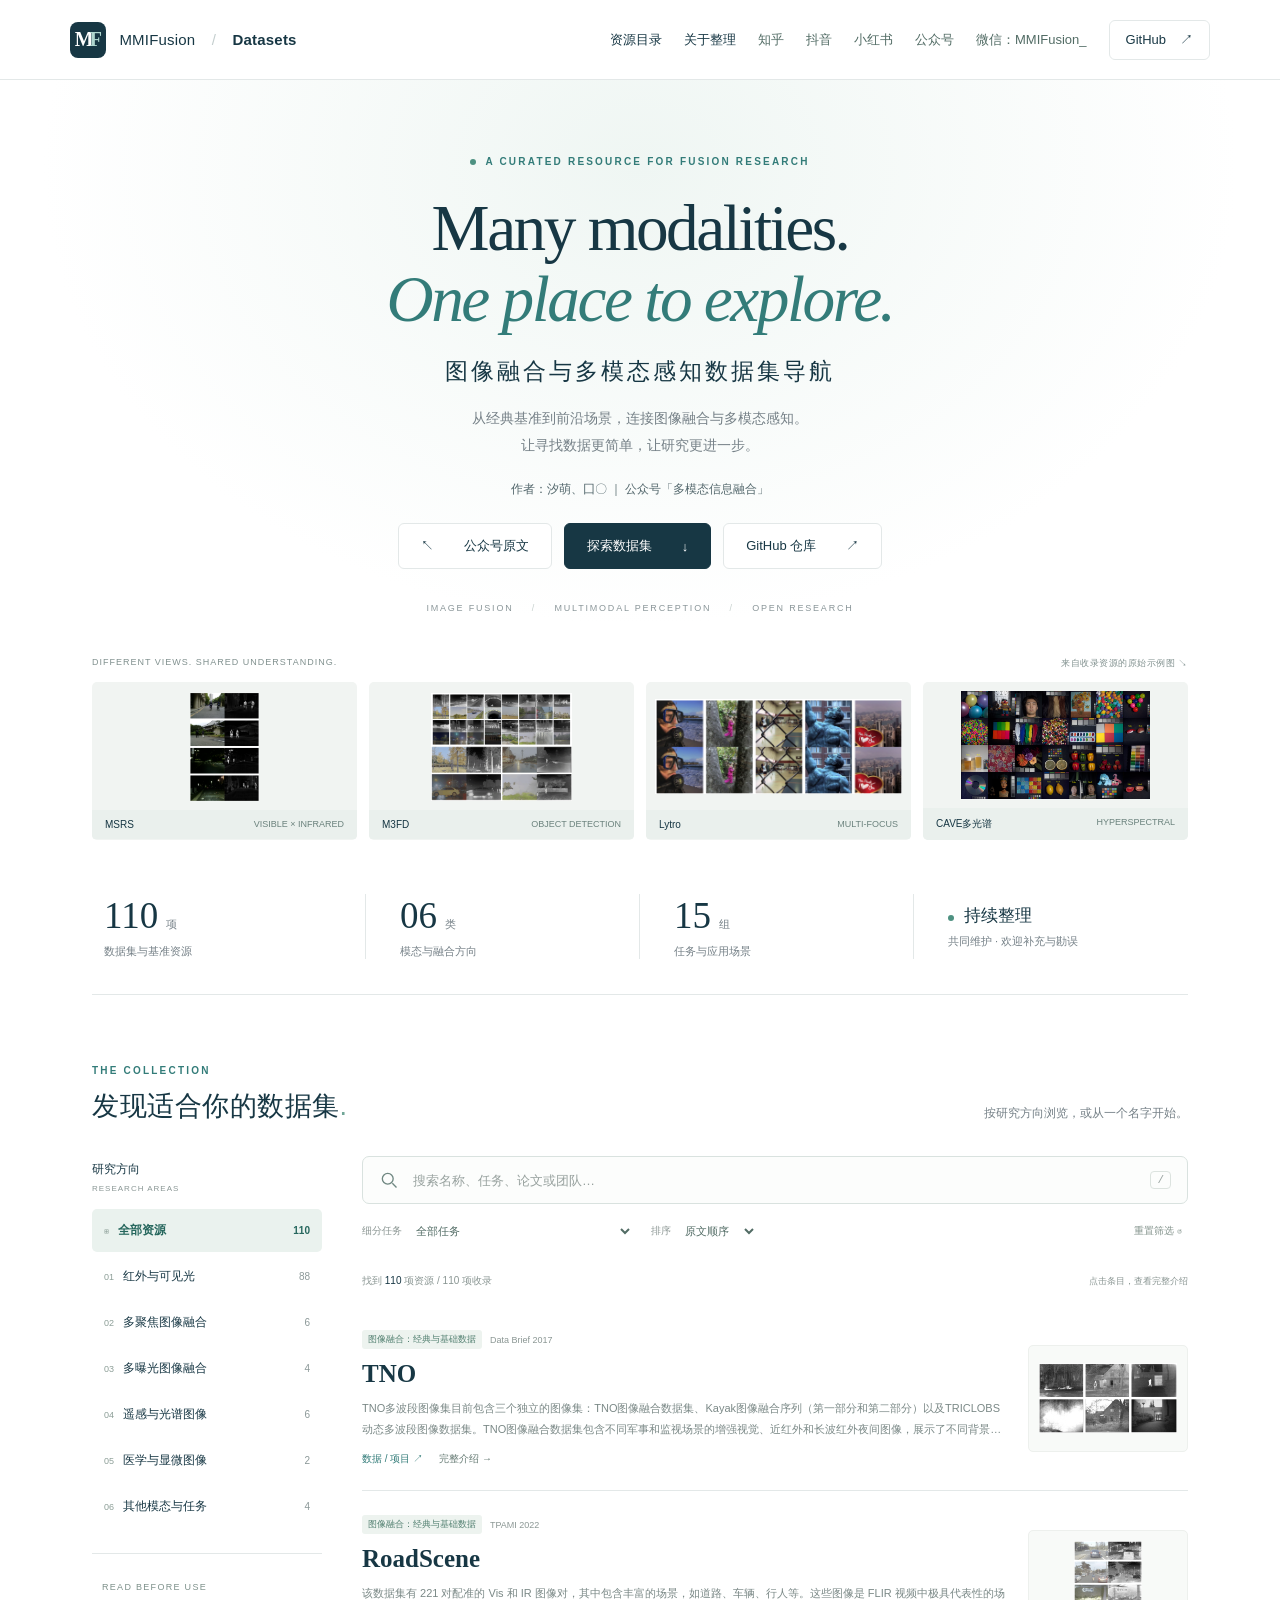
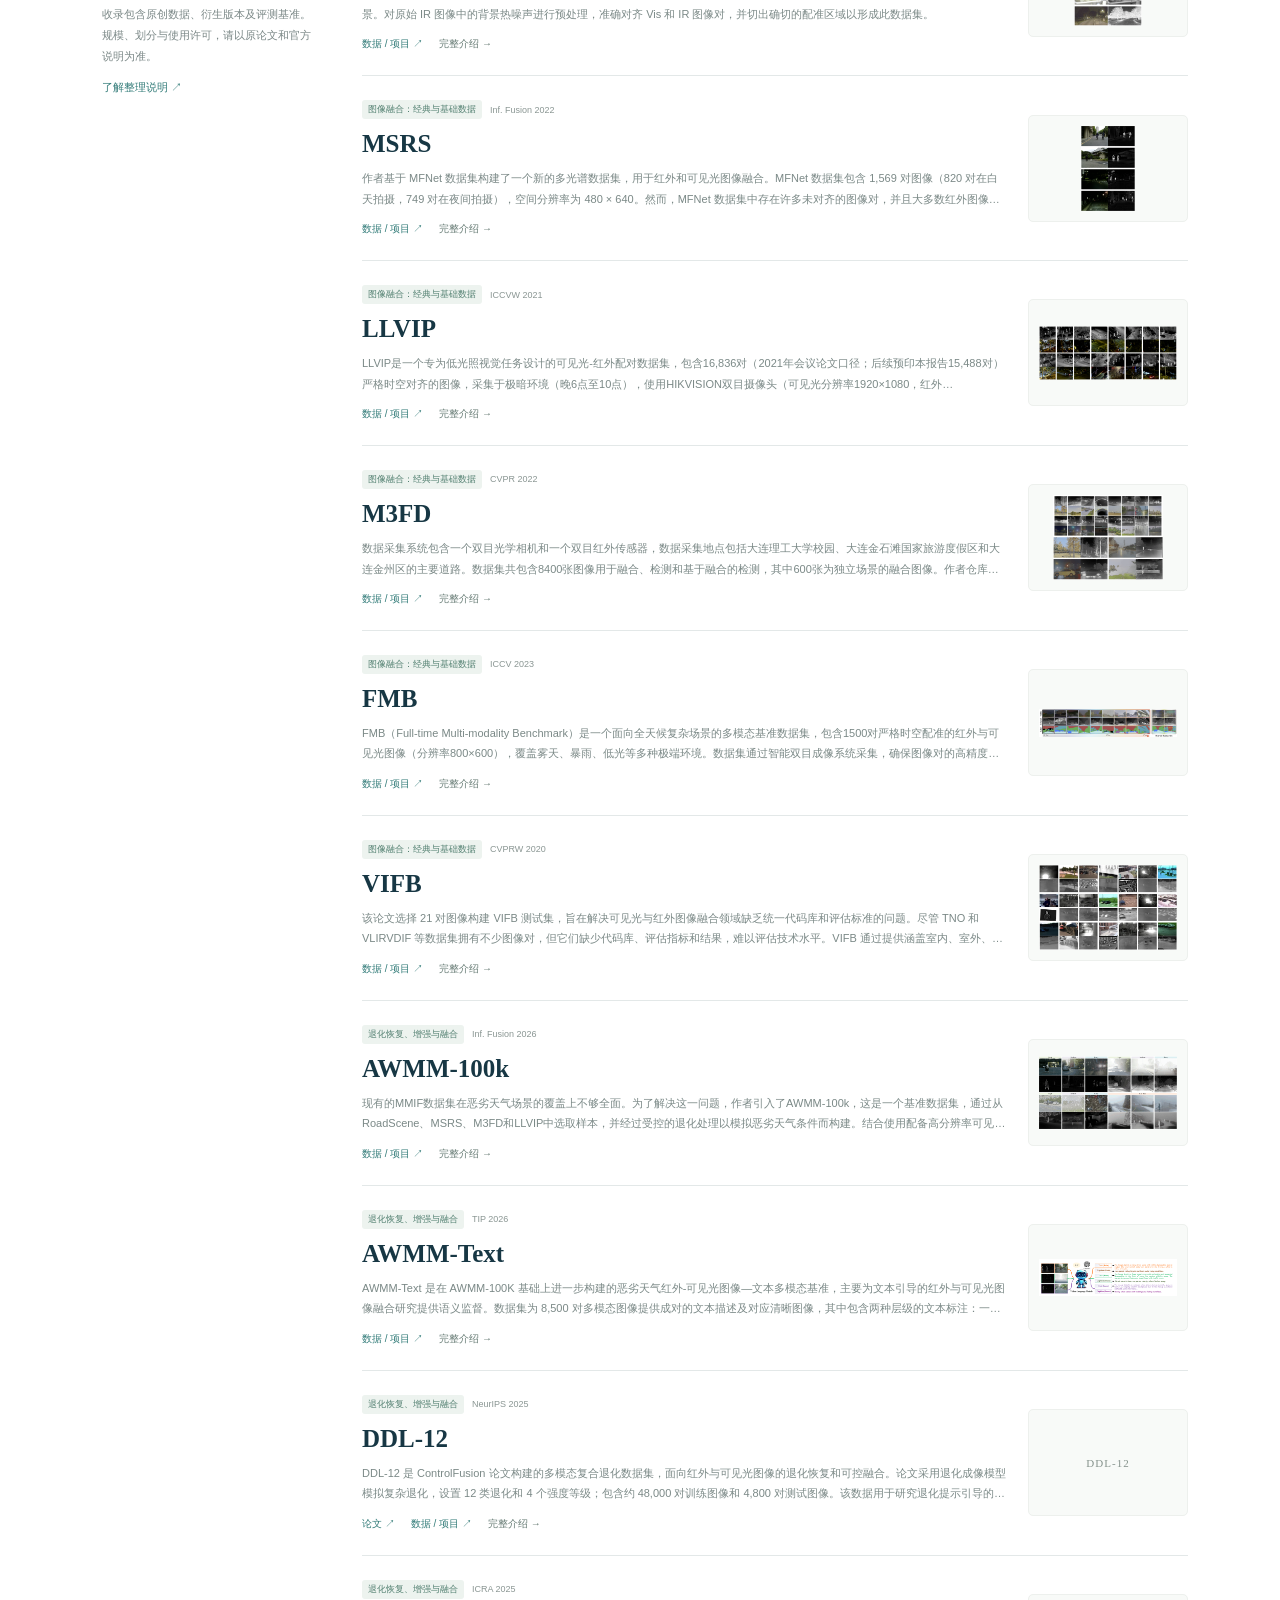
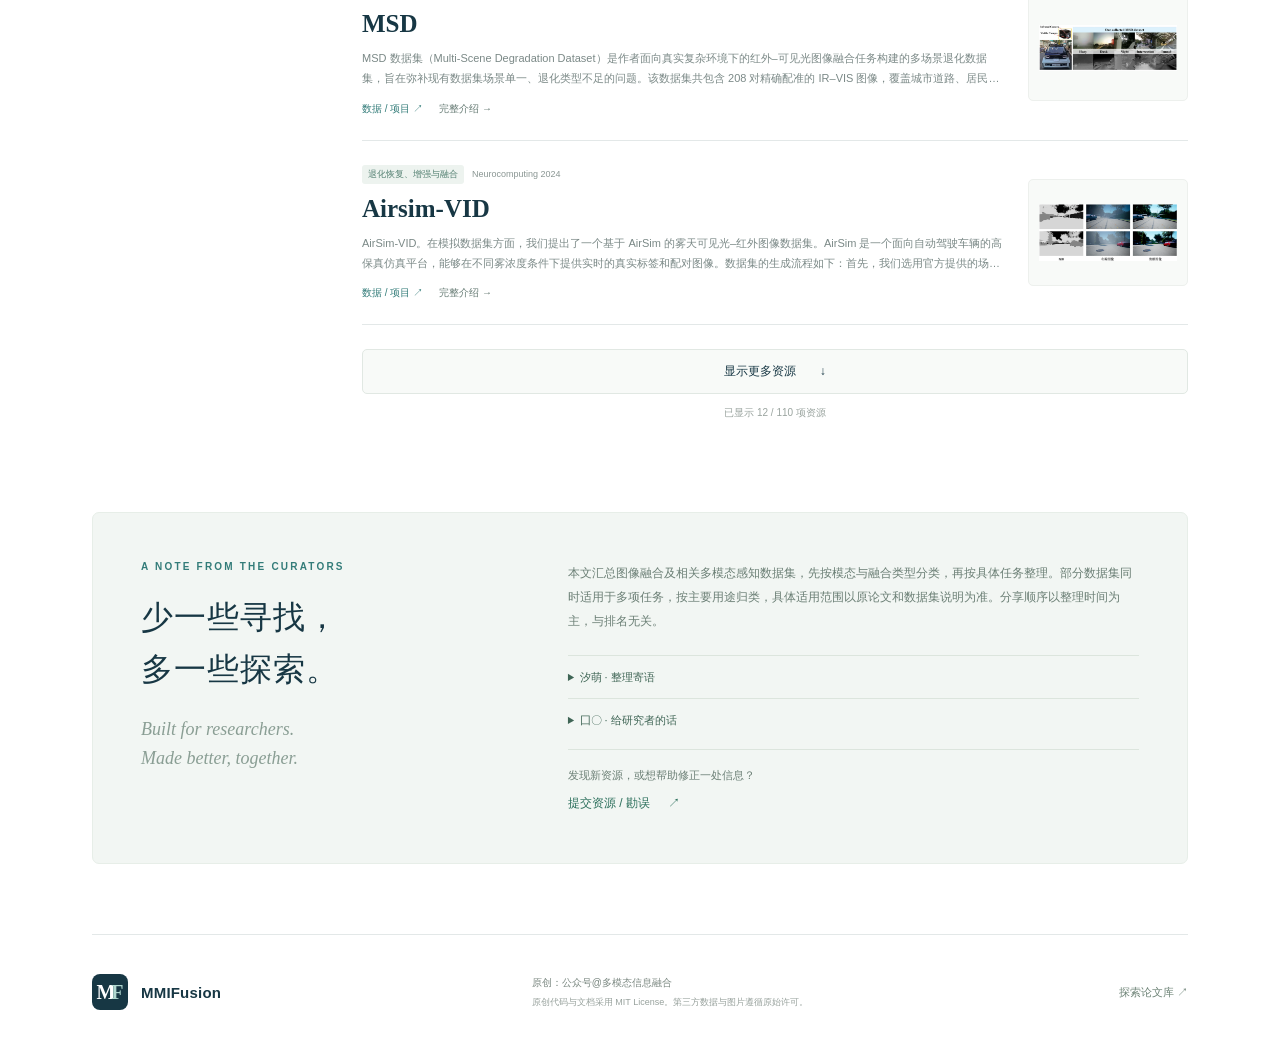
==== docs/index.html @ 5854af26 "微信公众号：多模态信息融合" ====
<!doctype html>
<html lang="zh-CN">
<head>
<meta charset="utf-8"><meta name="viewport" content="width=device-width,initial-scale=1">
<meta name="description" content="多模态信息融合整理的图像融合与多模态感知数据集导航，涵盖110项数据集与基准资源。">
<meta name="theme-color" content="#153d4b"><meta property="og:title" content="Datasets · MMIFusion"><meta property="og:description" content="图像融合与多模态感知数据集导航 · 110 项资源，6 大研究方向">
<title>Datasets · 图像融合与多模态感知数据集导航</title>
<link rel="icon" href="assets/favicon.svg" type="image/svg+xml"><link rel="stylesheet" href="assets/style.css">
<script src="assets/app.js" defer></script>
</head>
<body>
<a class="skip" href="#catalog">跳转到数据集目录</a>
<header class="header"><a class="brand" href="./"><span class="brandmark" aria-hidden="true">M<span>F</span></span><span>MMIFusion <span class="brand-divider">/</span> <strong>Datasets</strong></span></a><nav aria-label="主导航"><a href="#catalog">资源目录</a><a href="#about">关于整理</a><a class="social-nav" href="https://www.zhihu.com/people/MMIFusion" target="_blank" rel="noopener noreferrer">知乎</a><a class="social-nav" href="https://v.douyin.com/WguilqNP8RQ/" target="_blank" rel="noopener noreferrer">抖音</a><a class="social-nav" href="https://xhslink.cn/o/6F64cKjEBxg" target="_blank" rel="noopener noreferrer">小红书</a><a class="social-nav" href="https://mp.weixin.qq.com/mp/appmsgalbum?__biz=MzYzMzIzOTk3MA==&amp;action=getalbum&amp;album_id=4328699245072433170#wechat_redirect" target="_blank" rel="noopener noreferrer">公众号</a><a class="wechat-contact" href="https://mp.weixin.qq.com/s/YtYd8Iujz2-xZDoECvzmzw?token=360709783&amp;lang=zh_CN&amp;scene=1#wechat_redirect" target="_blank" rel="noopener noreferrer"><span class="wechat-label">微信：</span><span class="wechat-id">MMIFusion_</span></a><a class="github-nav" href="https://github.com/MMIFusion/Datasets" target="_blank" rel="noopener noreferrer">GitHub <span aria-hidden="true">↗</span></a></nav></header>
<main>
<section class="hero" aria-labelledby="title"><div class="eyebrow"><span></span> A CURATED RESOURCE FOR FUSION RESEARCH</div><h1 id="title">Many modalities.<br><em>One place to explore.</em></h1><p class="hero-cn">图像融合与多模态感知数据集导航</p><p class="hero-description">从经典基准到前沿场景，连接图像融合与多模态感知。<br>让寻找数据更简单，让研究更进一步。</p><div class="authors">作者：汐萌、囗〇 ｜ 公众号「多模态信息融合」</div><div class="hero-actions"><a class="button secondary" href="https://mp.weixin.qq.com/s/ygUEl8rsOwjVFrlY5kdRDw" target="_blank" rel="noopener noreferrer"><span aria-hidden="true">↖</span> 公众号原文</a><a class="button primary" href="#catalog">探索数据集 <span>↓</span></a><a class="button secondary" href="https://github.com/MMIFusion/Datasets" target="_blank" rel="noopener noreferrer">GitHub 仓库 <span>↗</span></a></div><div class="hero-note">IMAGE FUSION <span> / </span> MULTIMODAL PERCEPTION <span> / </span> OPEN RESEARCH</div></section>
<section class="visual-strip" aria-label="原文数据集示例"><div class="strip-caption"><span>DIFFERENT VIEWS. SHARED UNDERSTANDING.</span><span>来自收录资源的原始示例图 ↘</span></div><div class="visual-grid" id="visual-grid"></div></section>
<section class="stats" aria-label="资源统计"><div><strong>110<span>项</span></strong><p>数据集与基准资源</p></div><div><strong>06<span>类</span></strong><p>模态与融合方向</p></div><div><strong>15<span>组</span></strong><p>任务与应用场景</p></div><div class="stat-text"><span class="live-dot"></span><strong>持续整理</strong><p>共同维护 · 欢迎补充与勘误</p></div></section>
<section class="catalog-section" id="catalog"><div class="section-heading"><div><span class="eyebrow">THE COLLECTION</span><h2>发现适合你的数据集<span>.</span></h2></div><p>按研究方向浏览，或从一个名字开始。</p></div><div class="catalog-layout"><aside class="sidebar"><p class="small-label">研究方向 <span>RESEARCH AREAS</span></p><div id="categories" role="group" aria-label="研究方向筛选"></div><div class="sidebar-note"><span>READ BEFORE USE</span><p>收录包含原创数据、衍生版本及评测基准。规模、划分与使用许可，请以原论文和官方说明为准。</p><a href="#about">了解整理说明 ↗</a></div></aside><div class="catalog-main"><div class="search-box"><svg viewBox="0 0 24 24" fill="none" stroke="currentColor" stroke-width="1.6" aria-hidden="true"><circle cx="10.5" cy="10.5" r="6.5"/><path d="m16 16 5 5"/></svg><input id="search" type="search" placeholder="搜索名称、任务、论文或团队…" aria-label="搜索数据集"><kbd>/</kbd></div><div class="filter-row"><label>细分任务<select id="task"><option value="">全部任务</option></select></label><label>排序<select id="sort"><option value="source">原文顺序</option><option value="name">名称 A–Z</option><option value="year">发表年份 ↓</option></select></label><button class="reset" id="reset">重置筛选 ↺</button></div><div class="results-bar"><p id="result-count" role="status" aria-live="polite">正在加载资源…</p><span>点击条目，查看完整介绍</span></div><div id="results"></div><div id="empty" hidden><h3>没有找到匹配的资源</h3><p>试试其他关键词，或清除筛选条件。</p><button class="button secondary" id="empty-reset">清除筛选</button></div><button class="load-more" id="load-more" hidden>显示更多资源 <span>↓</span></button><p class="load-status" id="load-status"></p><noscript><p>开启 JavaScript 以使用搜索与筛选，或直接阅读 <a href="https://github.com/MMIFusion/Datasets/blob/main/docs/CATALOG.md">完整数据集目录</a>。</p></noscript></div></div></section>
<section class="about" id="about"><div><span class="eyebrow">A NOTE FROM THE CURATORS</span><h2>少一些寻找，<br>多一些探索。</h2><p class="about-en">Built for researchers.<br>Made better, together.</p></div><div class="about-copy"><p>本文汇总图像融合及相关多模态感知数据集，先按模态与融合类型分类，再按具体任务整理。部分数据集同时适用于多项任务，按主要用途归类，具体适用范围以原论文和数据集说明为准。分享顺序以整理时间为主，与排名无关。</p><details><summary>汐萌 · 整理寄语</summary><p>本文80%的数据集是平时阅读论文收集整理而来，余下工作用AI查漏补缺，并补充部分信息。可能会存在一定的不足或错误，还请见谅。因此，一切信息请参考并以原文为主！希望总结的内容，能对你的研究有所帮助。最后，感谢全部开源的研究者，为信息融合完善数据基石。</p></details><details><summary>囗〇 · 给研究者的话</summary><p>希望这篇文章能让你少花一些找数据的时间，多留一点精力给真正想解决的问题。选数据前，先看它是否贴近您的任务，再核对配准、标注、训练测试划分与使用许可。遇到不一致的信息，请回到原论文和官方仓库，也欢迎把勘误与新资源分享出来。愿您的每一次实验，都离清楚、可靠的结论更近一步。</p></details><div class="contribute"><p>发现新资源，或想帮助修正一处信息？</p><a href="https://github.com/MMIFusion/Datasets/issues" target="_blank" rel="noopener noreferrer">提交资源 / 勘误 <span>↗</span></a></div></div></section>
</main><footer><a class="brand" href="#"><span class="brandmark" aria-hidden="true">M<span>F</span></span><strong>MMIFusion</strong></a><p>原创：公众号@多模态信息融合<span id="busuanzi_container_page_pv" style="display:none"> · 首页访问 <span id="busuanzi_value_page_pv"></span> 次</span><br><span>原创代码与文档采用 MIT License。第三方数据与图片遵循原始许可。</span></p><a href="https://github.com/MMIFusion/ImageFusion" target="_blank" rel="noopener noreferrer">探索论文库 ↗</a></footer>
<dialog id="detail"><div class="dialog-header"><span>DATASET PROFILE</span><button id="close-dialog" aria-label="关闭详情">✕</button></div><div id="detail-content"></div></dialog>
<script async src="https://busuanzi.ibruce.info/busuanzi/2.3/busuanzi.pure.mini.js"></script>
</body></html>
---- docs/assets/style.css ----
:root{--ink:#173744;--teal:#337c79;--muted:#758087;--line:#e3e8e8;--paper:#fafbf9;--serif:Georgia,'Times New Roman',serif}*{box-sizing:border-box}html{scroll-behavior:smooth;scroll-padding-top:90px}body{margin:0;color:var(--ink);background:white;font-family:-apple-system,BlinkMacSystemFont,'Segoe UI','PingFang SC','Microsoft YaHei',sans-serif;font-size:14px;-webkit-font-smoothing:antialiased}a{color:inherit;text-decoration:none}button,input,select{font:inherit}button,a,input,select,summary{-webkit-tap-highlight-color:transparent}button,a,summary{touch-action:manipulation}button{cursor:pointer}button:focus-visible,a:focus-visible,input:focus-visible,select:focus-visible,summary:focus-visible{outline:3px solid #70b3b0;outline-offset:4px}button{color:inherit}header{height:80px;padding:0 5.5%;display:flex;align-items:center;justify-content:space-between;border-bottom:1px solid var(--line);background:rgba(255,255,255,.96);position:sticky;top:0;z-index:10}.brand{display:flex;align-items:center;gap:13px;letter-spacing:.2px;font-size:15px}.brandmark{font:700 20px var(--serif);width:36px;height:36px;display:flex;align-items:center;justify-content:center;background:var(--ink);color:white;border-radius:8px;letter-spacing:-4px;padding-right:4px}.brandmark span{color:#b0d7cf}.brand-divider{padding:0 12px;color:#c4cece}.brand strong{font-weight:600}nav{display:flex;align-items:center;gap:32px;font-size:13px}nav a:hover{color:var(--teal)}.github-nav{border:1px solid var(--line);border-radius:6px;padding:10px 16px}.github-nav span{margin-left:10px}.hero{text-align:center;padding:76px 24px 44px;position:relative;background:radial-gradient(ellipse at 50% 15%,#eff6f3 0,white 66%)}.eyebrow{font-size:10px;letter-spacing:2.2px;font-weight:600;color:var(--teal);display:block}.hero .eyebrow{display:flex;justify-content:center;align-items:center;gap:9px}.eyebrow>span,.live-dot{display:inline-block;width:6px;height:6px;border-radius:50%;background:#4d9181}h1{font-family:var(--serif);font-size:clamp(42px,5.1vw,72px);font-weight:400;line-height:1.08;letter-spacing:-2.5px;margin:26px 0 22px}h1 em{color:var(--teal);font-weight:400}.hero-cn{font-size:23px;letter-spacing:3px;margin:0 0 18px;font-weight:500}.hero-description{color:var(--muted);line-height:1.9;font-size:14px;margin:0}.authors{display:flex;align-items:center;justify-content:center;gap:14px;margin-top:23px;font-size:12px;color:#53676c}.authors>span{color:#a4b1af}.author-line{height:12px;width:1px;background:#b8c6c2;margin:0 3px}.hero-actions{display:flex;justify-content:center;gap:12px;margin:25px 0 34px}.button{display:inline-flex;align-items:center;justify-content:center;gap:30px;border-radius:6px;padding:13px 22px;font-size:13px;border:1px solid var(--line);transition:transform .2s,background .2s}.button:hover{transform:translateY(-2px)}.primary{background:var(--ink);color:white;border-color:var(--ink)}.primary:hover{background:#285868}.secondary{background:white}.hero-note{font-size:9px;letter-spacing:1.8px;color:#8a9699}.hero-note span{padding:0 14px;color:#c6d0cd}.visual-strip{max-width:1140px;margin:0 auto;padding:0 22px}.strip-caption{display:flex;justify-content:space-between;font-size:9px;letter-spacing:1px;color:#81918f;margin-bottom:12px}.strip-caption span:last-child{letter-spacing:.5px}.visual-grid{display:grid;grid-template-columns:repeat(4,1fr);gap:12px}.visual-tile{margin:0;position:relative;overflow:hidden;background:#f1f4f2;border-radius:5px;min-height:158px;display:flex;flex-direction:column;justify-content:center}.visual-tile img{width:100%;height:126px;object-fit:contain;padding:9px;}.visual-tile figcaption{display:flex;justify-content:space-between;padding:9px 13px;background:#eaf0ed;font-size:10px}.visual-tile figcaption span{color:#6b827d;font-size:9px}.stats{max-width:1096px;margin:30px auto 0;display:grid;grid-template-columns:repeat(4,1fr);padding:24px 0 35px;border-bottom:1px solid var(--line)}.stats>div{padding-left:34px;border-right:1px solid var(--line)}.stats>div:first-child{padding-left:12px}.stats>div:last-child{border:0}.stats strong{font:400 37px var(--serif)}.stats strong>span{font:11px sans-serif;padding-left:8px;color:var(--muted)}.stats p{font-size:11px;color:var(--muted);margin:7px 0 0}.stats .stat-text strong{font:500 17px sans-serif}.stat-text{padding-top:10px}.stat-text .live-dot{margin-right:10px}.catalog-section{max-width:1140px;margin:70px auto 80px;padding:0 22px}.section-heading{display:flex;align-items:end;justify-content:space-between;margin-bottom:32px}.section-heading h2{font-size:27px;font-weight:500;letter-spacing:.5px;margin:12px 0 0}.section-heading h2 span{color:#70a697}.section-heading>p{font-size:12px;color:var(--muted);margin-bottom:2px}.catalog-layout{display:grid;grid-template-columns:230px minmax(0,1fr);gap:40px}.sidebar{align-self:start;position:sticky;top:110px}.small-label{font-size:12px;margin:5px 0 16px}.small-label span{font-size:8px;letter-spacing:1px;color:#8a9795;display:block;margin-top:6px}.category{display:flex;align-items:center;justify-content:space-between;width:100%;padding:13px 12px;text-align:left;border:0;background:transparent;border-radius:5px;font-size:12px;margin:3px 0;gap:6px}.category .count{font-size:10px;color:#8b9898;font-variant-numeric:tabular-nums}.category:hover{background:#f5f7f6}.category.active{background:#eaf2ee;color:#26675d;font-weight:600}.category.active .count{color:#26675d}.category .cat-name{display:flex;align-items:center;gap:9px}.cat-index{font-size:9px;color:#8c9e97;font-weight:400}.sidebar-note{border-top:1px solid var(--line);margin-top:25px;padding:23px 10px}.sidebar-note>span{font-size:9px;letter-spacing:1.3px;color:#7e918b}.sidebar-note p{font-size:11px;line-height:1.9;color:#7b8887}.sidebar-note a{font-size:11px;color:var(--teal)}.search-box{display:flex;align-items:center;gap:12px;padding:0 16px;border:1px solid #d9e2df;border-radius:7px;background:#fcfdfc;height:48px}.search-box:focus-within{border-color:var(--teal)}.search-box svg{width:20px;flex:none;color:#6f8781}.search-box input{width:100%;border:0;background:transparent;outline:none;font-size:13px;color:var(--ink);min-width:0}.search-box input:focus-visible{outline:none}.search-box input::placeholder{color:#98a29f}.search-box kbd{border:1px solid #dce3df;border-radius:4px;padding:2px 6px;color:#98a29f;font-size:11px}.filter-row{display:flex;gap:18px;align-items:center;margin-top:12px}.filter-row label{display:flex;align-items:center;gap:7px;font-size:10px;color:#8b9693}.filter-row select{color:#526c65;border:0;background:white;font-size:11px;max-width:235px;padding:8px 3px}.reset{margin-left:auto;border:0;background:none;font-size:10px;color:#82928b;white-space:nowrap}.results-bar{display:flex;justify-content:space-between;align-items:center;margin:18px 0 8px;color:#8a9693;font-size:10px}.results-bar strong{color:var(--ink);font-weight:500}.results-bar>span{font-size:9px}.dataset-card{display:grid;grid-template-columns:minmax(0,1fr) 160px;gap:22px;padding:24px 0;border-bottom:1px solid var(--line);align-items:center}.card-meta{display:flex;gap:8px;align-items:center;flex-wrap:wrap;font-size:9px;color:#8a9693;margin-bottom:9px}.tag{background:#edf3ef;color:#548172;border-radius:3px;padding:3px 6px;font-size:9px}.card-title{font-family:var(--serif);font-size:25px;line-height:1.25;letter-spacing:-.5px;margin:0 0 9px;overflow-wrap:anywhere}.card-title button{background:none;border:0;padding:0;text-align:left;font:inherit;color:var(--ink)}.card-title button:hover{color:var(--teal)}.card-description{font-size:11px;color:#7b8987;line-height:1.85;display:-webkit-box;-webkit-line-clamp:2;-webkit-box-orient:vertical;overflow:hidden;margin:0 0 13px}.card-links{display:flex;align-items:center;gap:16px;font-size:10px;flex-wrap:wrap}.card-links a{color:var(--teal)}.card-links a:hover{text-decoration:underline}.details-button{border:0;background:none;padding:0;font-size:10px;color:#657a73}.card-image{border:1px solid #edf0ed;background:#f8faf8;border-radius:5px;padding:10px;display:flex;align-items:center;justify-content:center;height:107px;width:100%;cursor:pointer}.card-image img{width:100%;height:100%;object-fit:contain;}.no-image{font-size:11px;color:#85928c;font-family:var(--serif);letter-spacing:1px}.status{color:#a17c40}.load-more{width:100%;padding:13px;background:#f8faf8;border:1px solid #e1e8e3;border-radius:5px;margin-top:24px;font-size:12px}.load-more span{margin-left:20px}.load-more:hover{background:#edf3ee}.load-status{text-align:center;font-size:10px;color:#9aa49f;margin:12px 0}.about{max-width:1096px;margin:0 auto 70px;padding:48px;background:#f2f6f3;border:1px solid #e7eee8;border-radius:7px;display:grid;grid-template-columns:1fr 1.6fr;gap:70px}.about h2{font-size:32px;line-height:1.6;font-weight:400;letter-spacing:1px;margin:20px 0}.about-en{font:italic 18px/1.6 var(--serif);color:#8a9e94}.about-copy{font-size:12px;line-height:2;color:#6b7f75}.about-copy>p{margin:0 0 22px}.about-copy details{border-top:1px solid #dce5dd;padding:10px 0}.about-copy summary{cursor:pointer;font-size:11px;color:#3f6555}.about-copy details p{font-size:11px}.contribute{border-top:1px solid #dce5dd;margin-top:8px;padding-top:14px}.contribute p{font-size:11px;margin:0 0 5px}.contribute a{font-size:12px;color:#2b6f5b}.contribute a span{padding-left:15px}footer{border-top:1px solid var(--line);max-width:1096px;margin:auto;padding:28px 0 35px;display:flex;align-items:center;justify-content:space-between;gap:20px}footer p{font-size:10px;color:#7b8881;line-height:1.9}footer p span{font-size:9px;color:#97a19c}footer>a:last-child{font-size:11px;color:#6d8376}.skip{position:fixed;top:-70px;left:20px;background:white;padding:15px;z-index:100}.skip:focus{top:10px}#empty{text-align:center;padding:60px 15px}#empty h3{font-weight:500}#empty p{color:var(--muted);font-size:12px}dialog{border:1px solid #dfe7e1;border-radius:12px;padding:0;width:min(860px,calc(100% - 32px));max-height:88vh;color:var(--ink);box-shadow:0 30px 120px #163d4430}dialog::backdrop{background:#16323c70;backdrop-filter:blur(5px)}.dialog-header{display:flex;justify-content:space-between;align-items:center;position:sticky;top:0;background:white;padding:16px 30px;border-bottom:1px solid var(--line);z-index:1;font-size:10px;letter-spacing:1.5px;color:var(--teal)}.dialog-header button{background:#f0f5f1;border:0;border-radius:50%;width:32px;height:32px}#detail-content{padding:30px 38px 40px}#detail-content h2{font:36px var(--serif);margin:14px 0;overflow-wrap:anywhere}.detail-title{font-size:13px;line-height:1.8;color:var(--muted)}.detail-fields{display:grid;grid-template-columns:65px minmax(0,1fr);font-size:12px;line-height:1.9;gap:12px;margin:24px 0}.detail-fields dt{color:#8c9a92}.detail-fields dd{margin:0;overflow-wrap:anywhere}.detail-description{white-space:pre-line;font-size:13px;line-height:2;color:#536c60;border-top:1px solid var(--line);padding-top:24px}.detail-images{margin-top:25px}.detail-images a{display:block;margin:14px 0}.detail-images img{max-width:100%;height:auto;display:block;margin:auto}.detail-source{font-size:10px;color:#8c9990;line-height:1.8;overflow-wrap:anywhere}.permalink{margin-top:25px;font-size:11px;border:1px solid var(--line);background:white;border-radius:5px;padding:10px 15px}.image-error{font-size:10px;color:#7b8981}.image-error a{text-decoration:underline}[hidden]{display:none!important}@media(min-width:1500px){.hero{padding-top:90px}}@media(max-width:1000px){.stats,.about,footer{margin-left:22px;margin-right:22px}.catalog-layout{grid-template-columns:195px minmax(0,1fr);gap:24px}.dataset-card{grid-template-columns:minmax(0,1fr) 135px;gap:15px}.category{font-size:11px}.filter-row{gap:9px}.filter-row select{max-width:175px}.about{gap:35px;padding:34px}}@media(max-width:700px){header{height:65px;padding:0 20px}.brand{font-size:12px;gap:8px}.brandmark{width:30px;height:30px;font-size:18px}.brand-divider{padding:0 5px}nav{gap:14px;font-size:11px}nav>a:nth-child(2){display:none}.github-nav{padding:7px 10px}.github-nav span{margin-left:4px}.hero{padding:48px 20px 30px}.hero .eyebrow{font-size:8px;letter-spacing:1.2px}h1{font-size:45px;letter-spacing:-1.8px;margin:24px 0 20px}.hero-cn{font-size:17px;letter-spacing:1px}.hero-description{font-size:12px}.authors{font-size:10px;gap:9px}.button{font-size:12px;padding:12px 17px;gap:20px}.hero-note{font-size:7px;letter-spacing:.5px}.hero-note span{padding:0 5px}.strip-caption{font-size:7px}.strip-caption span:last-child{display:none}.visual-grid{grid-template-columns:repeat(2,1fr);gap:9px}.visual-tile{min-height:120px}.visual-tile img{height:92px}.visual-tile figcaption{font-size:9px;padding:7px 10px}.visual-tile figcaption span{font-size:8px}.stats{grid-template-columns:repeat(2,1fr);gap:24px 0;padding:20px 0 28px;margin-top:15px}.stats>div{padding-left:24px}.stats>div:first-child,.stats>div:nth-child(3){padding-left:10px}.stats>div:nth-child(2){border:0}.stats strong{font-size:30px}.stats p{font-size:10px}.stats .stat-text strong{font-size:15px}.catalog-section{margin-top:42px;margin-bottom:40px}.section-heading{display:block;margin-bottom:23px}.section-heading h2{font-size:23px}.section-heading>p{margin-top:12px;font-size:11px}.catalog-layout{display:block}.sidebar{position:static}.small-label,.sidebar-note{display:none}#categories{display:flex;gap:6px;overflow-x:auto;padding-bottom:13px;margin-bottom:12px}.category{width:auto;flex:none;padding:9px 11px;border:1px solid #e2e9e4;gap:12px;margin:0}.cat-index{display:none}.category .count{font-size:9px}.filter-row{flex-wrap:wrap;gap:4px 10px}.filter-row label{font-size:9px}.filter-row select{font-size:10px;max-width:165px}.reset{font-size:9px}.results-bar>span{display:none}.dataset-card{grid-template-columns:minmax(0,1fr) 105px;gap:14px;padding:22px 0}.card-title{font-size:23px}.card-image{height:85px;padding:5px}.card-description{font-size:11px}.card-meta{font-size:8px}.tag{font-size:8px}.card-links{gap:12px;font-size:9px}.details-button{font-size:9px}.about{display:block;padding:27px;margin-bottom:40px}.about h2{font-size:27px;margin:15px 0;line-height:1.4}.about-en{display:none}.about-copy{margin-top:25px;font-size:11px}footer{flex-wrap:wrap;padding-top:25px}footer p{order:3;width:100%;font-size:9px;margin:0}#detail-content{padding:22px}#detail-content h2{font-size:29px}.dialog-header{padding:12px 20px}.detail-fields{grid-template-columns:55px minmax(0,1fr);font-size:11px}.detail-description{font-size:12px}}@media(prefers-reduced-motion:reduce){html{scroll-behavior:auto}*{transition:none!important}}

/* Social profile navigation */
.header nav{gap:22px}.header nav a{white-space:nowrap}.social-nav{color:#526c65}
@media(max-width:1100px){.header{padding-left:24px;padding-right:24px}.header nav{gap:14px;font-size:12px}}
@media(max-width:1100px){html{scroll-padding-top:150px}.header{height:auto;min-height:104px;flex-wrap:wrap;justify-content:center;gap:12px;padding:13px 18px}.header nav{width:100%;justify-content:center;flex-wrap:wrap;gap:8px 16px;font-size:11px}.header nav>a:nth-child(2){display:inline}.header .github-nav{padding:5px 9px}}
@media(max-width:400px){.header nav{gap:8px 12px}.header nav .github-nav{padding:4px 7px}}

/* Match the adjacent social links without a contact box. */
.wechat-contact{display:inline;flex:none;padding:0;border:0;background:none;border-radius:0;color:#526c65;white-space:nowrap;user-select:none;-webkit-user-select:none;cursor:pointer;font:inherit}
.wechat-label,.wechat-id{font:inherit;color:inherit}
.wechat-contact:hover{color:var(--teal);background:none}

.hero-actions{flex-wrap:wrap}
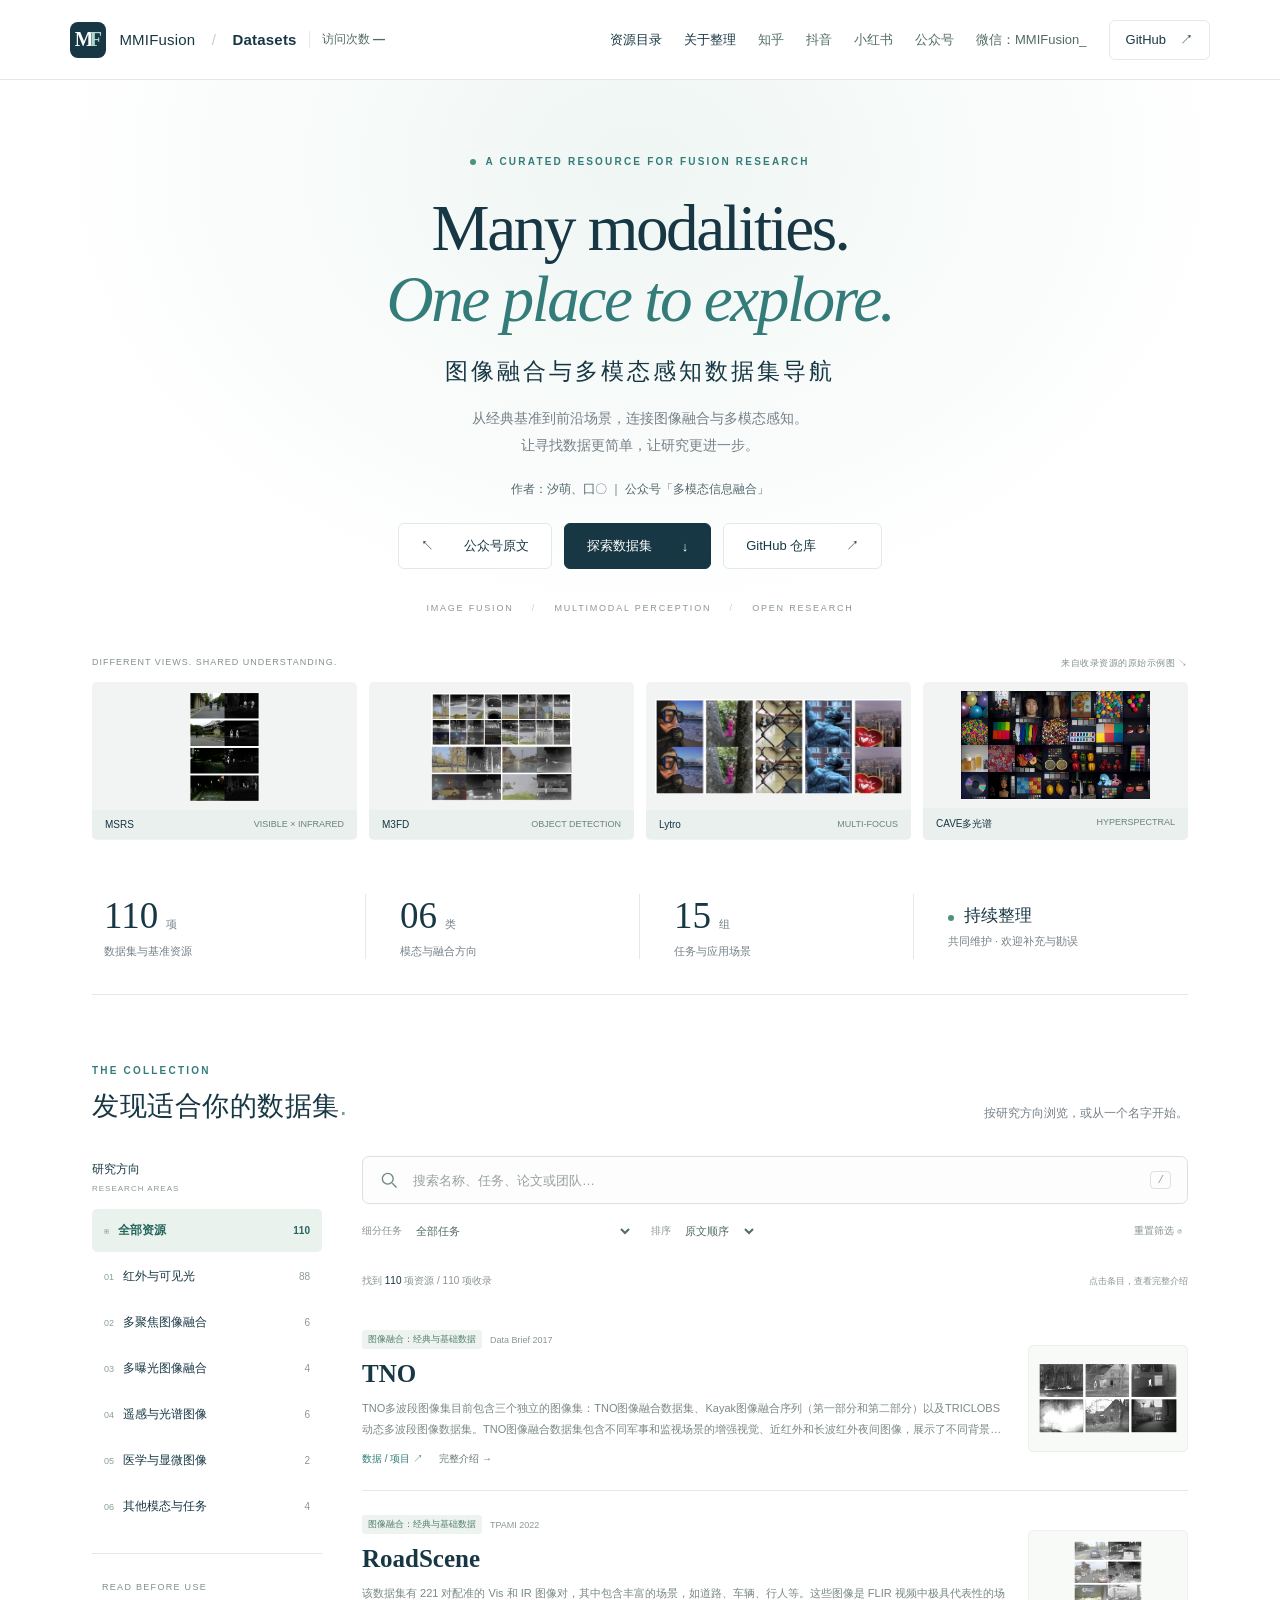
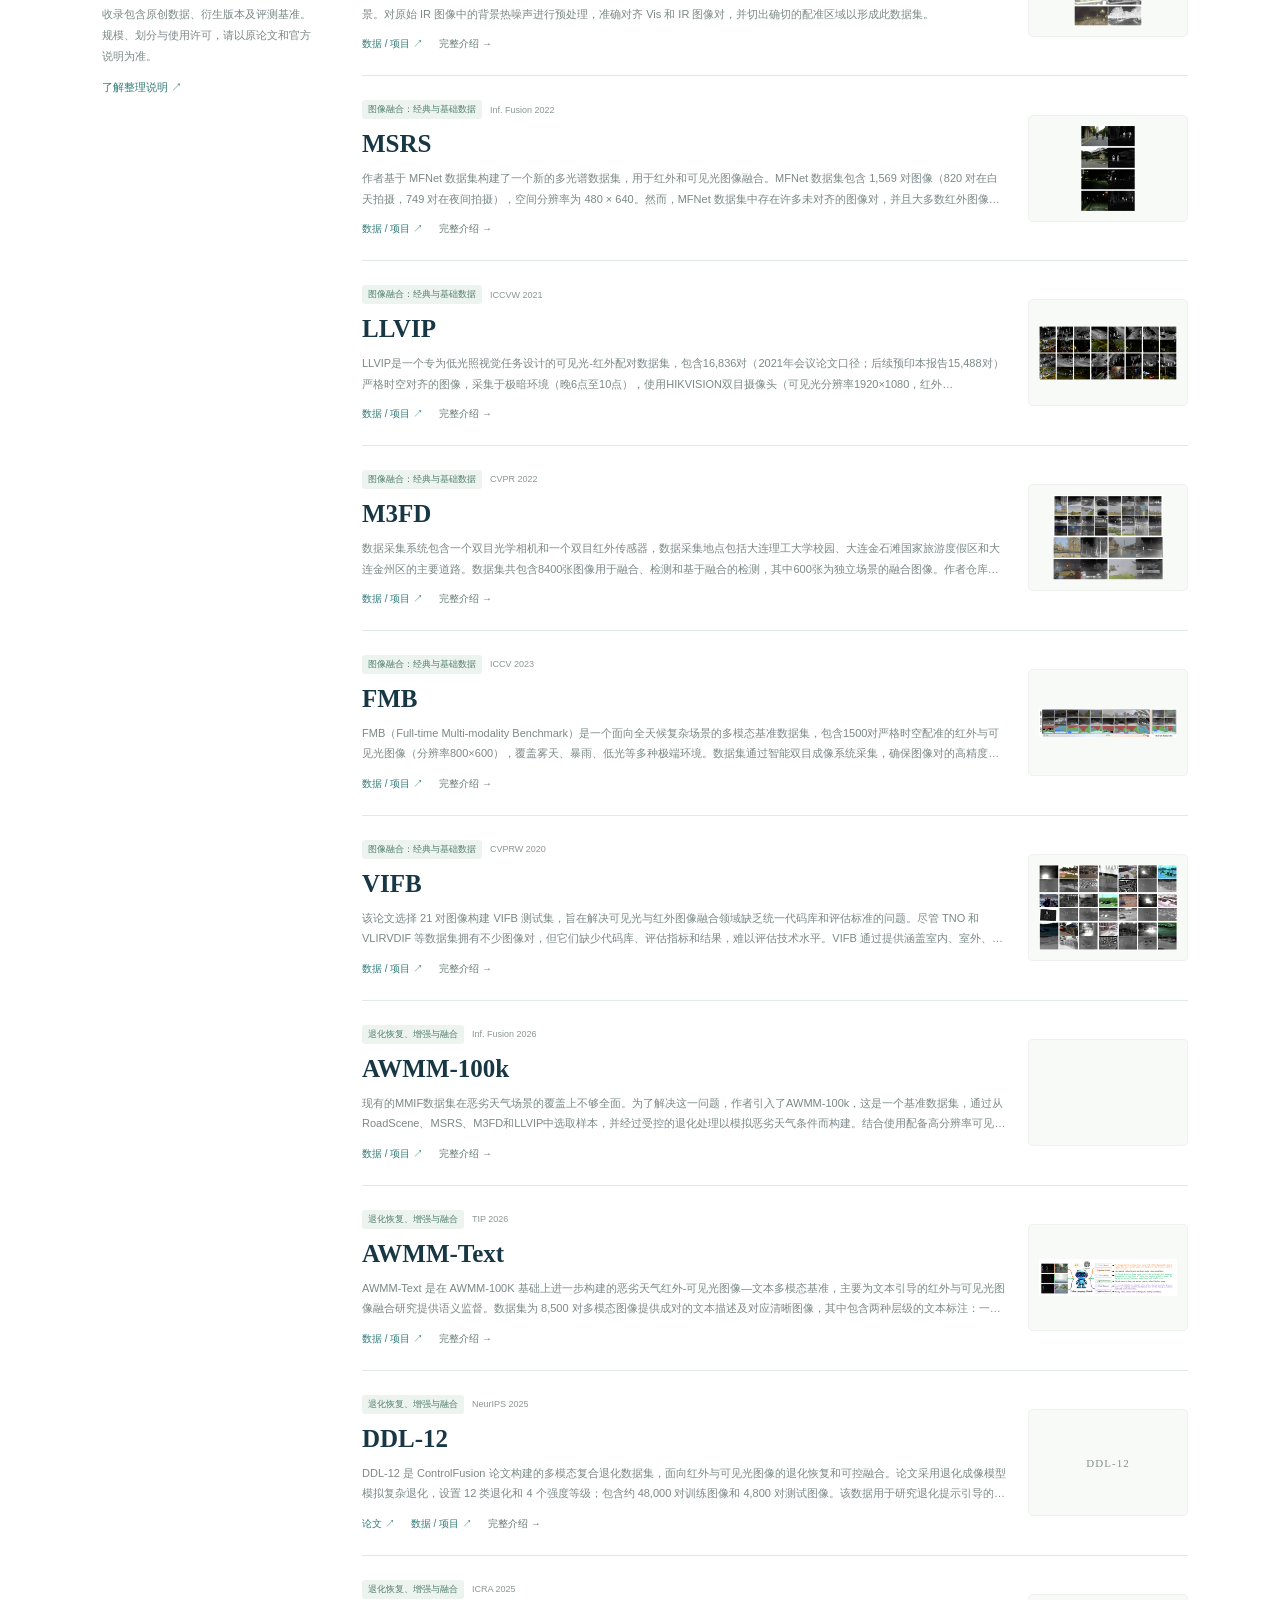
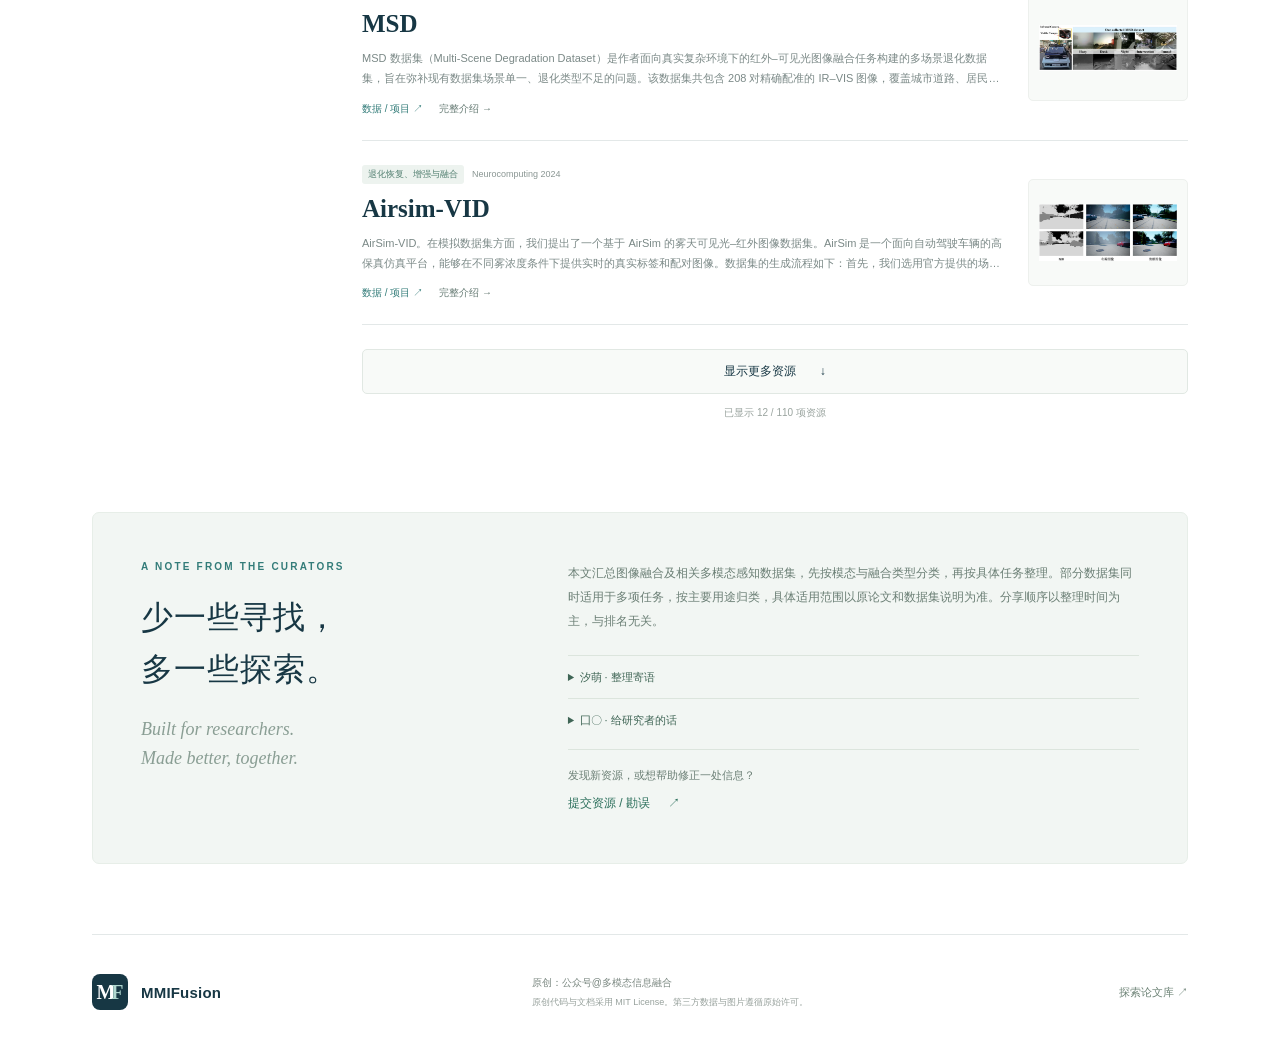
==== commit 49baa7dc: "微信公众号：多模态信息融合" ====
--- a/docs/index.html
+++ b/docs/index.html
@@ -10,14 +10,14 @@
 </head>
 <body>
 <a class="skip" href="#catalog">跳转到数据集目录</a>
-<header class="header"><a class="brand" href="./"><span class="brandmark" aria-hidden="true">M<span>F</span></span><span>MMIFusion <span class="brand-divider">/</span> <strong>Datasets</strong></span></a><nav aria-label="主导航"><a href="#catalog">资源目录</a><a href="#about">关于整理</a><a class="social-nav" href="https://www.zhihu.com/people/MMIFusion" target="_blank" rel="noopener noreferrer">知乎</a><a class="social-nav" href="https://v.douyin.com/WguilqNP8RQ/" target="_blank" rel="noopener noreferrer">抖音</a><a class="social-nav" href="https://xhslink.cn/o/6F64cKjEBxg" target="_blank" rel="noopener noreferrer">小红书</a><a class="social-nav" href="https://mp.weixin.qq.com/mp/appmsgalbum?__biz=MzYzMzIzOTk3MA==&amp;action=getalbum&amp;album_id=4328699245072433170#wechat_redirect" target="_blank" rel="noopener noreferrer">公众号</a><a class="wechat-contact" href="https://mp.weixin.qq.com/s/YtYd8Iujz2-xZDoECvzmzw?token=360709783&amp;lang=zh_CN&amp;scene=1#wechat_redirect" target="_blank" rel="noopener noreferrer"><span class="wechat-label">微信：</span><span class="wechat-id">MMIFusion_</span></a><a class="github-nav" href="https://github.com/MMIFusion/Datasets" target="_blank" rel="noopener noreferrer">GitHub <span aria-hidden="true">↗</span></a></nav></header>
+<header class="header"><div class="brand-group"><a class="brand" href="./"><span class="brandmark" aria-hidden="true">M<span>F</span></span><span>MMIFusion <span class="brand-divider">/</span> <strong>Datasets</strong></span></a><span class="visit-count">访问次数 <b id="busuanzi_value_page_pv">—</b></span></div><nav aria-label="主导航"><a href="#catalog">资源目录</a><a href="#about">关于整理</a><a class="social-nav" href="https://www.zhihu.com/people/MMIFusion" target="_blank" rel="noopener noreferrer">知乎</a><a class="social-nav" href="https://v.douyin.com/WguilqNP8RQ/" target="_blank" rel="noopener noreferrer">抖音</a><a class="social-nav" href="https://xhslink.cn/o/6F64cKjEBxg" target="_blank" rel="noopener noreferrer">小红书</a><a class="social-nav" href="https://mp.weixin.qq.com/mp/appmsgalbum?__biz=MzYzMzIzOTk3MA==&amp;action=getalbum&amp;album_id=4328699245072433170#wechat_redirect" target="_blank" rel="noopener noreferrer">公众号</a><a class="wechat-contact" href="https://mp.weixin.qq.com/s/YtYd8Iujz2-xZDoECvzmzw?token=360709783&amp;lang=zh_CN&amp;scene=1#wechat_redirect" target="_blank" rel="noopener noreferrer"><span class="wechat-label">微信：</span><span class="wechat-id">MMIFusion_</span></a><a class="github-nav" href="https://github.com/MMIFusion/Datasets" target="_blank" rel="noopener noreferrer">GitHub <span aria-hidden="true">↗</span></a></nav></header>
 <main>
 <section class="hero" aria-labelledby="title"><div class="eyebrow"><span></span> A CURATED RESOURCE FOR FUSION RESEARCH</div><h1 id="title">Many modalities.<br><em>One place to explore.</em></h1><p class="hero-cn">图像融合与多模态感知数据集导航</p><p class="hero-description">从经典基准到前沿场景，连接图像融合与多模态感知。<br>让寻找数据更简单，让研究更进一步。</p><div class="authors">作者：汐萌、囗〇 ｜ 公众号「多模态信息融合」</div><div class="hero-actions"><a class="button secondary" href="https://mp.weixin.qq.com/s/ygUEl8rsOwjVFrlY5kdRDw" target="_blank" rel="noopener noreferrer"><span aria-hidden="true">↖</span> 公众号原文</a><a class="button primary" href="#catalog">探索数据集 <span>↓</span></a><a class="button secondary" href="https://github.com/MMIFusion/Datasets" target="_blank" rel="noopener noreferrer">GitHub 仓库 <span>↗</span></a></div><div class="hero-note">IMAGE FUSION <span> / </span> MULTIMODAL PERCEPTION <span> / </span> OPEN RESEARCH</div></section>
 <section class="visual-strip" aria-label="原文数据集示例"><div class="strip-caption"><span>DIFFERENT VIEWS. SHARED UNDERSTANDING.</span><span>来自收录资源的原始示例图 ↘</span></div><div class="visual-grid" id="visual-grid"></div></section>
 <section class="stats" aria-label="资源统计"><div><strong>110<span>项</span></strong><p>数据集与基准资源</p></div><div><strong>06<span>类</span></strong><p>模态与融合方向</p></div><div><strong>15<span>组</span></strong><p>任务与应用场景</p></div><div class="stat-text"><span class="live-dot"></span><strong>持续整理</strong><p>共同维护 · 欢迎补充与勘误</p></div></section>
 <section class="catalog-section" id="catalog"><div class="section-heading"><div><span class="eyebrow">THE COLLECTION</span><h2>发现适合你的数据集<span>.</span></h2></div><p>按研究方向浏览，或从一个名字开始。</p></div><div class="catalog-layout"><aside class="sidebar"><p class="small-label">研究方向 <span>RESEARCH AREAS</span></p><div id="categories" role="group" aria-label="研究方向筛选"></div><div class="sidebar-note"><span>READ BEFORE USE</span><p>收录包含原创数据、衍生版本及评测基准。规模、划分与使用许可，请以原论文和官方说明为准。</p><a href="#about">了解整理说明 ↗</a></div></aside><div class="catalog-main"><div class="search-box"><svg viewBox="0 0 24 24" fill="none" stroke="currentColor" stroke-width="1.6" aria-hidden="true"><circle cx="10.5" cy="10.5" r="6.5"/><path d="m16 16 5 5"/></svg><input id="search" type="search" placeholder="搜索名称、任务、论文或团队…" aria-label="搜索数据集"><kbd>/</kbd></div><div class="filter-row"><label>细分任务<select id="task"><option value="">全部任务</option></select></label><label>排序<select id="sort"><option value="source">原文顺序</option><option value="name">名称 A–Z</option><option value="year">发表年份 ↓</option></select></label><button class="reset" id="reset">重置筛选 ↺</button></div><div class="results-bar"><p id="result-count" role="status" aria-live="polite">正在加载资源…</p><span>点击条目，查看完整介绍</span></div><div id="results"></div><div id="empty" hidden><h3>没有找到匹配的资源</h3><p>试试其他关键词，或清除筛选条件。</p><button class="button secondary" id="empty-reset">清除筛选</button></div><button class="load-more" id="load-more" hidden>显示更多资源 <span>↓</span></button><p class="load-status" id="load-status"></p><noscript><p>开启 JavaScript 以使用搜索与筛选，或直接阅读 <a href="https://github.com/MMIFusion/Datasets/blob/main/docs/CATALOG.md">完整数据集目录</a>。</p></noscript></div></div></section>
 <section class="about" id="about"><div><span class="eyebrow">A NOTE FROM THE CURATORS</span><h2>少一些寻找，<br>多一些探索。</h2><p class="about-en">Built for researchers.<br>Made better, together.</p></div><div class="about-copy"><p>本文汇总图像融合及相关多模态感知数据集，先按模态与融合类型分类，再按具体任务整理。部分数据集同时适用于多项任务，按主要用途归类，具体适用范围以原论文和数据集说明为准。分享顺序以整理时间为主，与排名无关。</p><details><summary>汐萌 · 整理寄语</summary><p>本文80%的数据集是平时阅读论文收集整理而来，余下工作用AI查漏补缺，并补充部分信息。可能会存在一定的不足或错误，还请见谅。因此，一切信息请参考并以原文为主！希望总结的内容，能对你的研究有所帮助。最后，感谢全部开源的研究者，为信息融合完善数据基石。</p></details><details><summary>囗〇 · 给研究者的话</summary><p>希望这篇文章能让你少花一些找数据的时间，多留一点精力给真正想解决的问题。选数据前，先看它是否贴近您的任务，再核对配准、标注、训练测试划分与使用许可。遇到不一致的信息，请回到原论文和官方仓库，也欢迎把勘误与新资源分享出来。愿您的每一次实验，都离清楚、可靠的结论更近一步。</p></details><div class="contribute"><p>发现新资源，或想帮助修正一处信息？</p><a href="https://github.com/MMIFusion/Datasets/issues" target="_blank" rel="noopener noreferrer">提交资源 / 勘误 <span>↗</span></a></div></div></section>
-</main><footer><a class="brand" href="#"><span class="brandmark" aria-hidden="true">M<span>F</span></span><strong>MMIFusion</strong></a><p>原创：公众号@多模态信息融合<span id="busuanzi_container_page_pv" style="display:none"> · 首页访问 <span id="busuanzi_value_page_pv"></span> 次</span><br><span>原创代码与文档采用 MIT License。第三方数据与图片遵循原始许可。</span></p><a href="https://github.com/MMIFusion/ImageFusion" target="_blank" rel="noopener noreferrer">探索论文库 ↗</a></footer>
+</main><footer><a class="brand" href="#"><span class="brandmark" aria-hidden="true">M<span>F</span></span><strong>MMIFusion</strong></a><p>原创：公众号@多模态信息融合<br><span>原创代码与文档采用 MIT License。第三方数据与图片遵循原始许可。</span></p><a href="https://github.com/MMIFusion/ImageFusion" target="_blank" rel="noopener noreferrer">探索论文库 ↗</a></footer>
 <dialog id="detail"><div class="dialog-header"><span>DATASET PROFILE</span><button id="close-dialog" aria-label="关闭详情">✕</button></div><div id="detail-content"></div></dialog>
 <script async src="https://busuanzi.ibruce.info/busuanzi/2.3/busuanzi.pure.mini.js"></script>
 </body></html>
--- a/docs/assets/style.css
+++ b/docs/assets/style.css
@@ -12,3 +12,7 @@
 .wechat-contact:hover{color:var(--teal);background:none}
 
 .hero-actions{flex-wrap:wrap}
+
+.brand-group { display: flex; align-items: center; gap: 12px; }
+.visit-count { padding-left: 12px; border-left: 1px solid var(--line); color: #526c65; font-size: 12px; white-space: nowrap; }
+.visit-count b { font-variant-numeric: tabular-nums; }
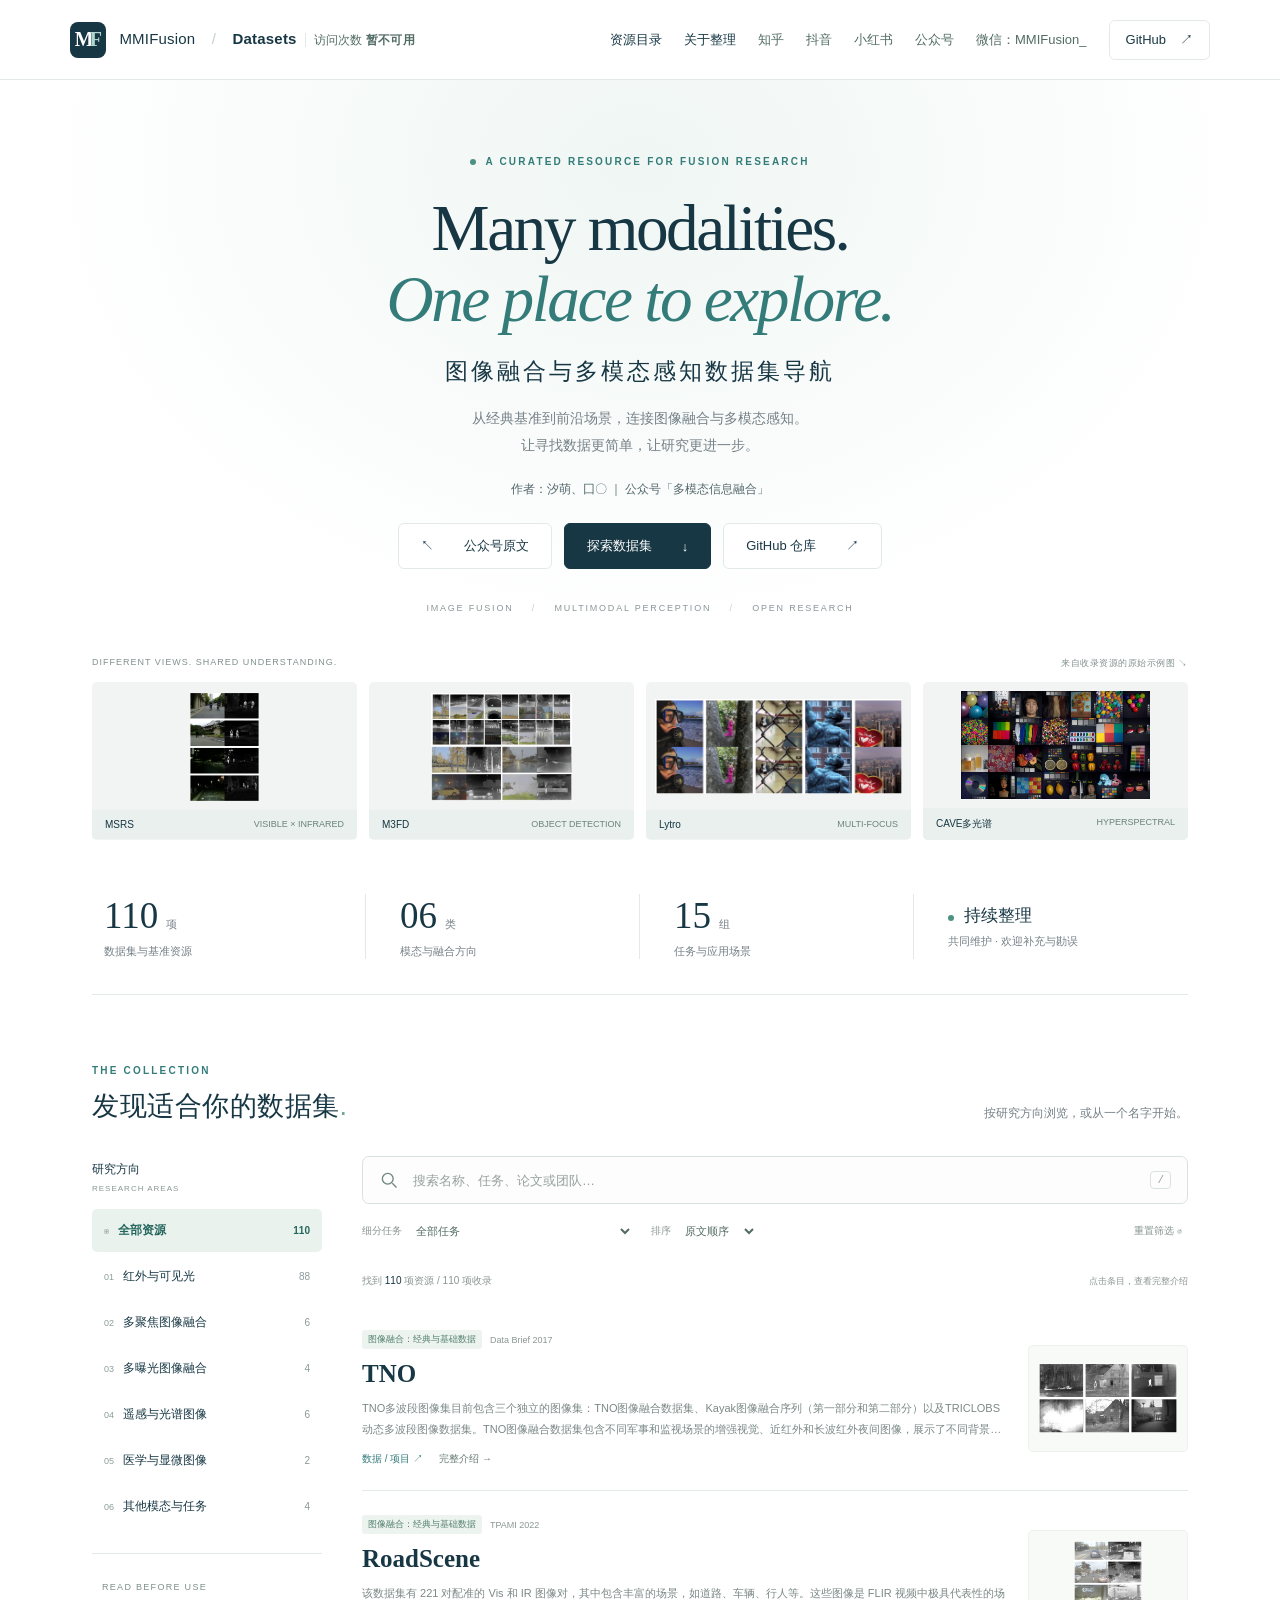
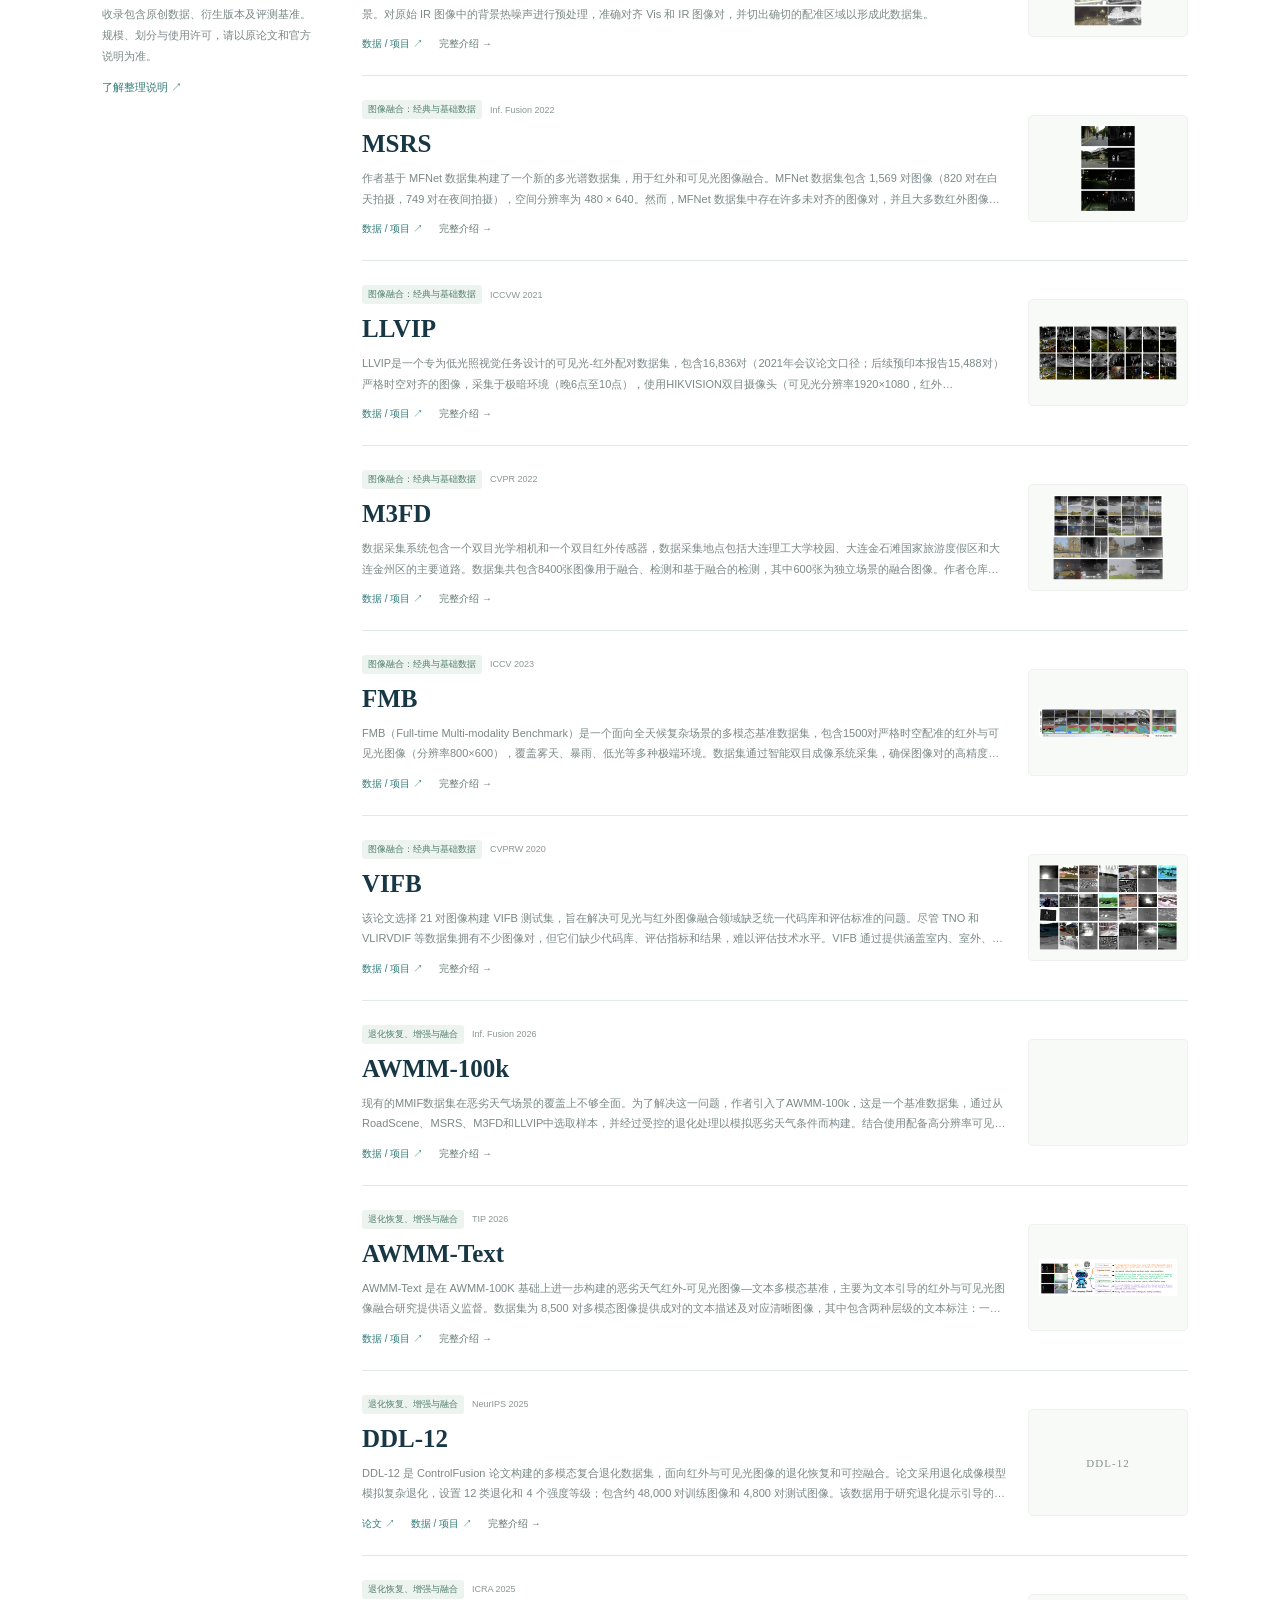
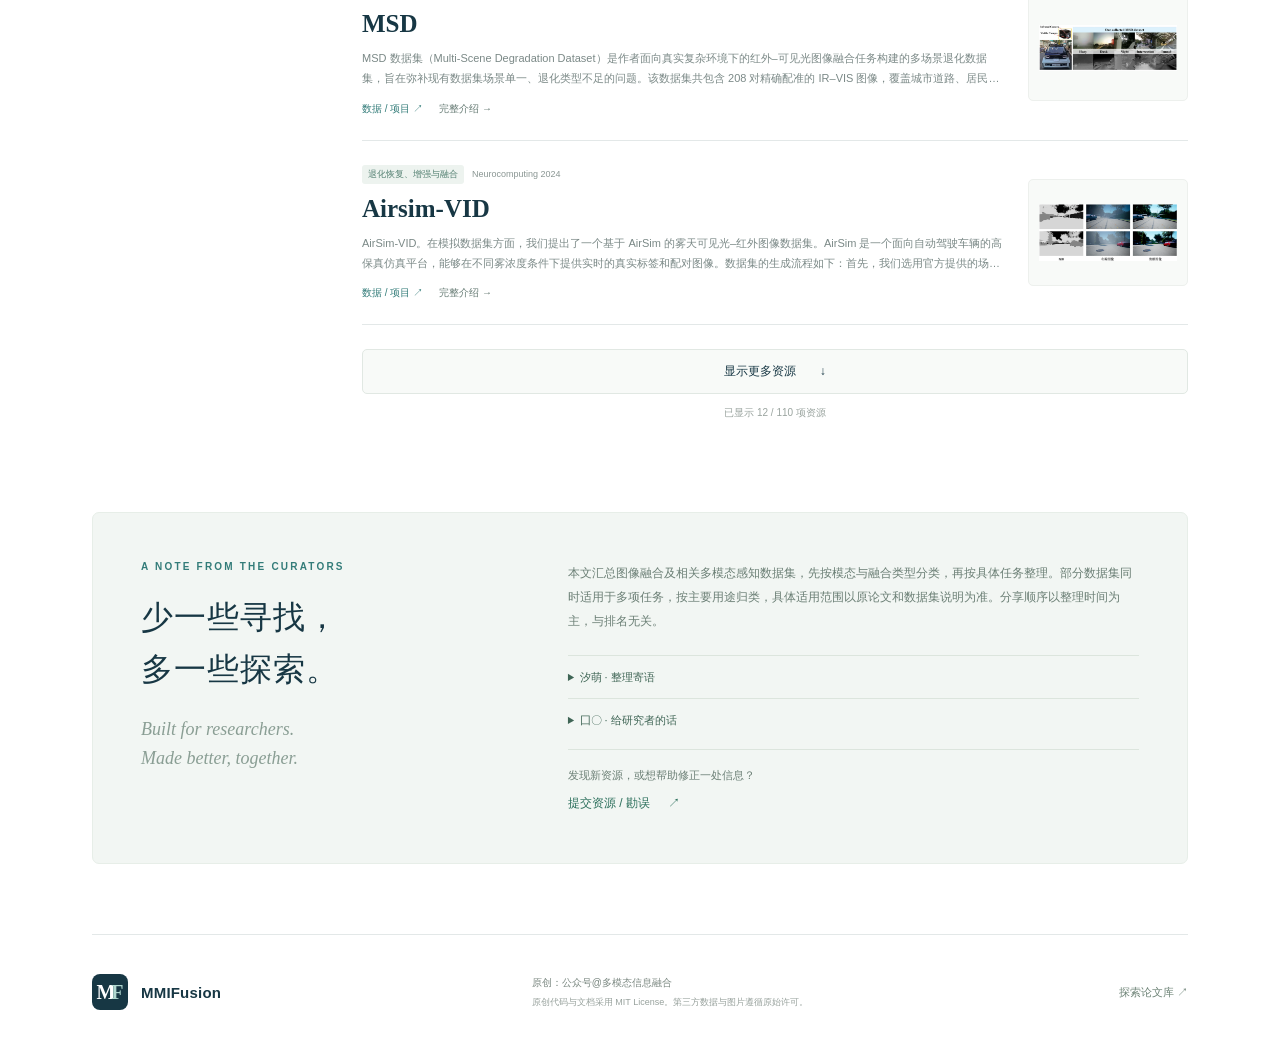
==== commit 55ff3a6b: "微信公众号：多模态信息融合" ====
--- a/docs/index.html
+++ b/docs/index.html
@@ -10,7 +10,7 @@
 </head>
 <body>
 <a class="skip" href="#catalog">跳转到数据集目录</a>
-<header class="header"><div class="brand-group"><a class="brand" href="./"><span class="brandmark" aria-hidden="true">M<span>F</span></span><span>MMIFusion <span class="brand-divider">/</span> <strong>Datasets</strong></span></a><span class="visit-count">访问次数 <b id="busuanzi_value_page_pv">—</b></span></div><nav aria-label="主导航"><a href="#catalog">资源目录</a><a href="#about">关于整理</a><a class="social-nav" href="https://www.zhihu.com/people/MMIFusion" target="_blank" rel="noopener noreferrer">知乎</a><a class="social-nav" href="https://v.douyin.com/WguilqNP8RQ/" target="_blank" rel="noopener noreferrer">抖音</a><a class="social-nav" href="https://xhslink.cn/o/6F64cKjEBxg" target="_blank" rel="noopener noreferrer">小红书</a><a class="social-nav" href="https://mp.weixin.qq.com/mp/appmsgalbum?__biz=MzYzMzIzOTk3MA==&amp;action=getalbum&amp;album_id=4328699245072433170#wechat_redirect" target="_blank" rel="noopener noreferrer">公众号</a><a class="wechat-contact" href="https://mp.weixin.qq.com/s/YtYd8Iujz2-xZDoECvzmzw?token=360709783&amp;lang=zh_CN&amp;scene=1#wechat_redirect" target="_blank" rel="noopener noreferrer"><span class="wechat-label">微信：</span><span class="wechat-id">MMIFusion_</span></a><a class="github-nav" href="https://github.com/MMIFusion/Datasets" target="_blank" rel="noopener noreferrer">GitHub <span aria-hidden="true">↗</span></a></nav></header>
+<header class="header"><a class="brand" href="./"><span class="brandmark" aria-hidden="true">M<span>F</span></span><span>MMIFusion <span class="brand-divider">/</span> <strong>Datasets</strong><span class="visit-count">访问次数 <b id="page-visits">—</b></span></span></a><nav aria-label="主导航"><a href="#catalog">资源目录</a><a href="#about">关于整理</a><a class="social-nav" href="https://www.zhihu.com/people/MMIFusion" target="_blank" rel="noopener noreferrer">知乎</a><a class="social-nav" href="https://v.douyin.com/WguilqNP8RQ/" target="_blank" rel="noopener noreferrer">抖音</a><a class="social-nav" href="https://xhslink.cn/o/6F64cKjEBxg" target="_blank" rel="noopener noreferrer">小红书</a><a class="social-nav" href="https://mp.weixin.qq.com/mp/appmsgalbum?__biz=MzYzMzIzOTk3MA==&amp;action=getalbum&amp;album_id=4328699245072433170#wechat_redirect" target="_blank" rel="noopener noreferrer">公众号</a><a class="wechat-contact" href="https://mp.weixin.qq.com/s/YtYd8Iujz2-xZDoECvzmzw?token=360709783&amp;lang=zh_CN&amp;scene=1#wechat_redirect" target="_blank" rel="noopener noreferrer"><span class="wechat-label">微信：</span><span class="wechat-id">MMIFusion_</span></a><a class="github-nav" href="https://github.com/MMIFusion/Datasets" target="_blank" rel="noopener noreferrer">GitHub <span aria-hidden="true">↗</span></a></nav></header>
 <main>
 <section class="hero" aria-labelledby="title"><div class="eyebrow"><span></span> A CURATED RESOURCE FOR FUSION RESEARCH</div><h1 id="title">Many modalities.<br><em>One place to explore.</em></h1><p class="hero-cn">图像融合与多模态感知数据集导航</p><p class="hero-description">从经典基准到前沿场景，连接图像融合与多模态感知。<br>让寻找数据更简单，让研究更进一步。</p><div class="authors">作者：汐萌、囗〇 ｜ 公众号「多模态信息融合」</div><div class="hero-actions"><a class="button secondary" href="https://mp.weixin.qq.com/s/ygUEl8rsOwjVFrlY5kdRDw" target="_blank" rel="noopener noreferrer"><span aria-hidden="true">↖</span> 公众号原文</a><a class="button primary" href="#catalog">探索数据集 <span>↓</span></a><a class="button secondary" href="https://github.com/MMIFusion/Datasets" target="_blank" rel="noopener noreferrer">GitHub 仓库 <span>↗</span></a></div><div class="hero-note">IMAGE FUSION <span> / </span> MULTIMODAL PERCEPTION <span> / </span> OPEN RESEARCH</div></section>
 <section class="visual-strip" aria-label="原文数据集示例"><div class="strip-caption"><span>DIFFERENT VIEWS. SHARED UNDERSTANDING.</span><span>来自收录资源的原始示例图 ↘</span></div><div class="visual-grid" id="visual-grid"></div></section>
@@ -19,5 +19,5 @@
 <section class="about" id="about"><div><span class="eyebrow">A NOTE FROM THE CURATORS</span><h2>少一些寻找，<br>多一些探索。</h2><p class="about-en">Built for researchers.<br>Made better, together.</p></div><div class="about-copy"><p>本文汇总图像融合及相关多模态感知数据集，先按模态与融合类型分类，再按具体任务整理。部分数据集同时适用于多项任务，按主要用途归类，具体适用范围以原论文和数据集说明为准。分享顺序以整理时间为主，与排名无关。</p><details><summary>汐萌 · 整理寄语</summary><p>本文80%的数据集是平时阅读论文收集整理而来，余下工作用AI查漏补缺，并补充部分信息。可能会存在一定的不足或错误，还请见谅。因此，一切信息请参考并以原文为主！希望总结的内容，能对你的研究有所帮助。最后，感谢全部开源的研究者，为信息融合完善数据基石。</p></details><details><summary>囗〇 · 给研究者的话</summary><p>希望这篇文章能让你少花一些找数据的时间，多留一点精力给真正想解决的问题。选数据前，先看它是否贴近您的任务，再核对配准、标注、训练测试划分与使用许可。遇到不一致的信息，请回到原论文和官方仓库，也欢迎把勘误与新资源分享出来。愿您的每一次实验，都离清楚、可靠的结论更近一步。</p></details><div class="contribute"><p>发现新资源，或想帮助修正一处信息？</p><a href="https://github.com/MMIFusion/Datasets/issues" target="_blank" rel="noopener noreferrer">提交资源 / 勘误 <span>↗</span></a></div></div></section>
 </main><footer><a class="brand" href="#"><span class="brandmark" aria-hidden="true">M<span>F</span></span><strong>MMIFusion</strong></a><p>原创：公众号@多模态信息融合<br><span>原创代码与文档采用 MIT License。第三方数据与图片遵循原始许可。</span></p><a href="https://github.com/MMIFusion/ImageFusion" target="_blank" rel="noopener noreferrer">探索论文库 ↗</a></footer>
 <dialog id="detail"><div class="dialog-header"><span>DATASET PROFILE</span><button id="close-dialog" aria-label="关闭详情">✕</button></div><div id="detail-content"></div></dialog>
-<script async src="https://busuanzi.ibruce.info/busuanzi/2.3/busuanzi.pure.mini.js"></script>
+
 </body></html>
--- a/docs/assets/style.css
+++ b/docs/assets/style.css
@@ -2,9 +2,14 @@
 
 /* Social profile navigation */
 .header nav{gap:22px}.header nav a{white-space:nowrap}.social-nav{color:#526c65}
-@media(max-width:1100px){.header{padding-left:24px;padding-right:24px}.header nav{gap:14px;font-size:12px}}
-@media(max-width:1100px){html{scroll-padding-top:150px}.header{height:auto;min-height:104px;flex-wrap:wrap;justify-content:center;gap:12px;padding:13px 18px}.header nav{width:100%;justify-content:center;flex-wrap:wrap;gap:8px 16px;font-size:11px}.header nav>a:nth-child(2){display:inline}.header .github-nav{padding:5px 9px}}
-@media(max-width:400px){.header nav{gap:8px 12px}.header nav .github-nav{padding:4px 7px}}
+.header { gap: 24px; overflow-x: auto; }
+.header nav, .header .brand { flex: none; white-space: nowrap; }
+@media (max-width: 1100px) {
+  .header { height: 64px; padding: 0 18px; gap: 18px; }
+  .header nav { gap: 14px; font-size: 12px; }
+  .header nav > a:nth-child(2) { display: inline; }
+  .header .github-nav { padding: 5px 9px; }
+}
 
 /* Match the adjacent social links without a contact box. */
 .wechat-contact{display:inline;flex:none;padding:0;border:0;background:none;border-radius:0;color:#526c65;white-space:nowrap;user-select:none;-webkit-user-select:none;cursor:pointer;font:inherit}
@@ -13,6 +18,6 @@
 
 .hero-actions{flex-wrap:wrap}
 
-.brand-group { display: flex; align-items: center; gap: 12px; }
-.visit-count { padding-left: 12px; border-left: 1px solid var(--line); color: #526c65; font-size: 12px; white-space: nowrap; }
+
+.visit-count { margin-left: 8px; padding-left: 8px; border-left: 1px solid var(--line); color: #526c65; font-size: 12px; white-space: nowrap; }
 .visit-count b { font-variant-numeric: tabular-nums; }
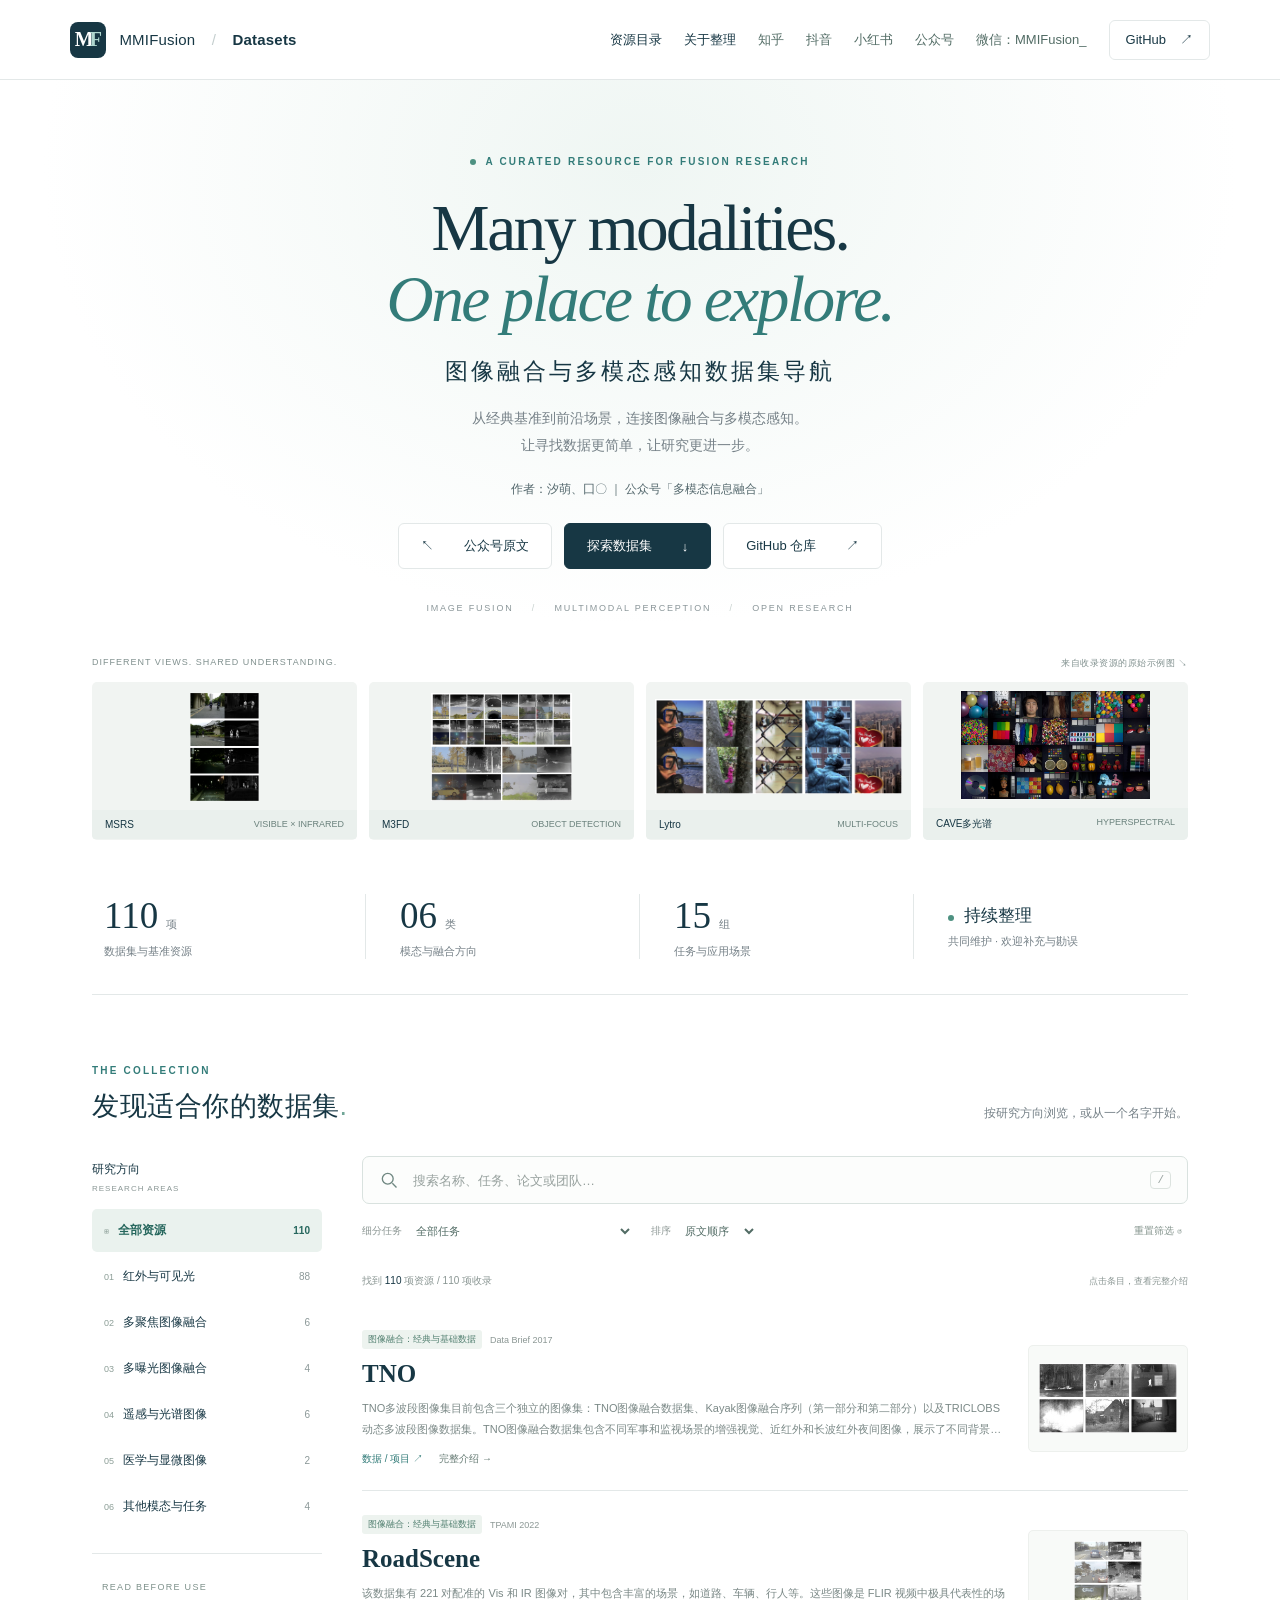
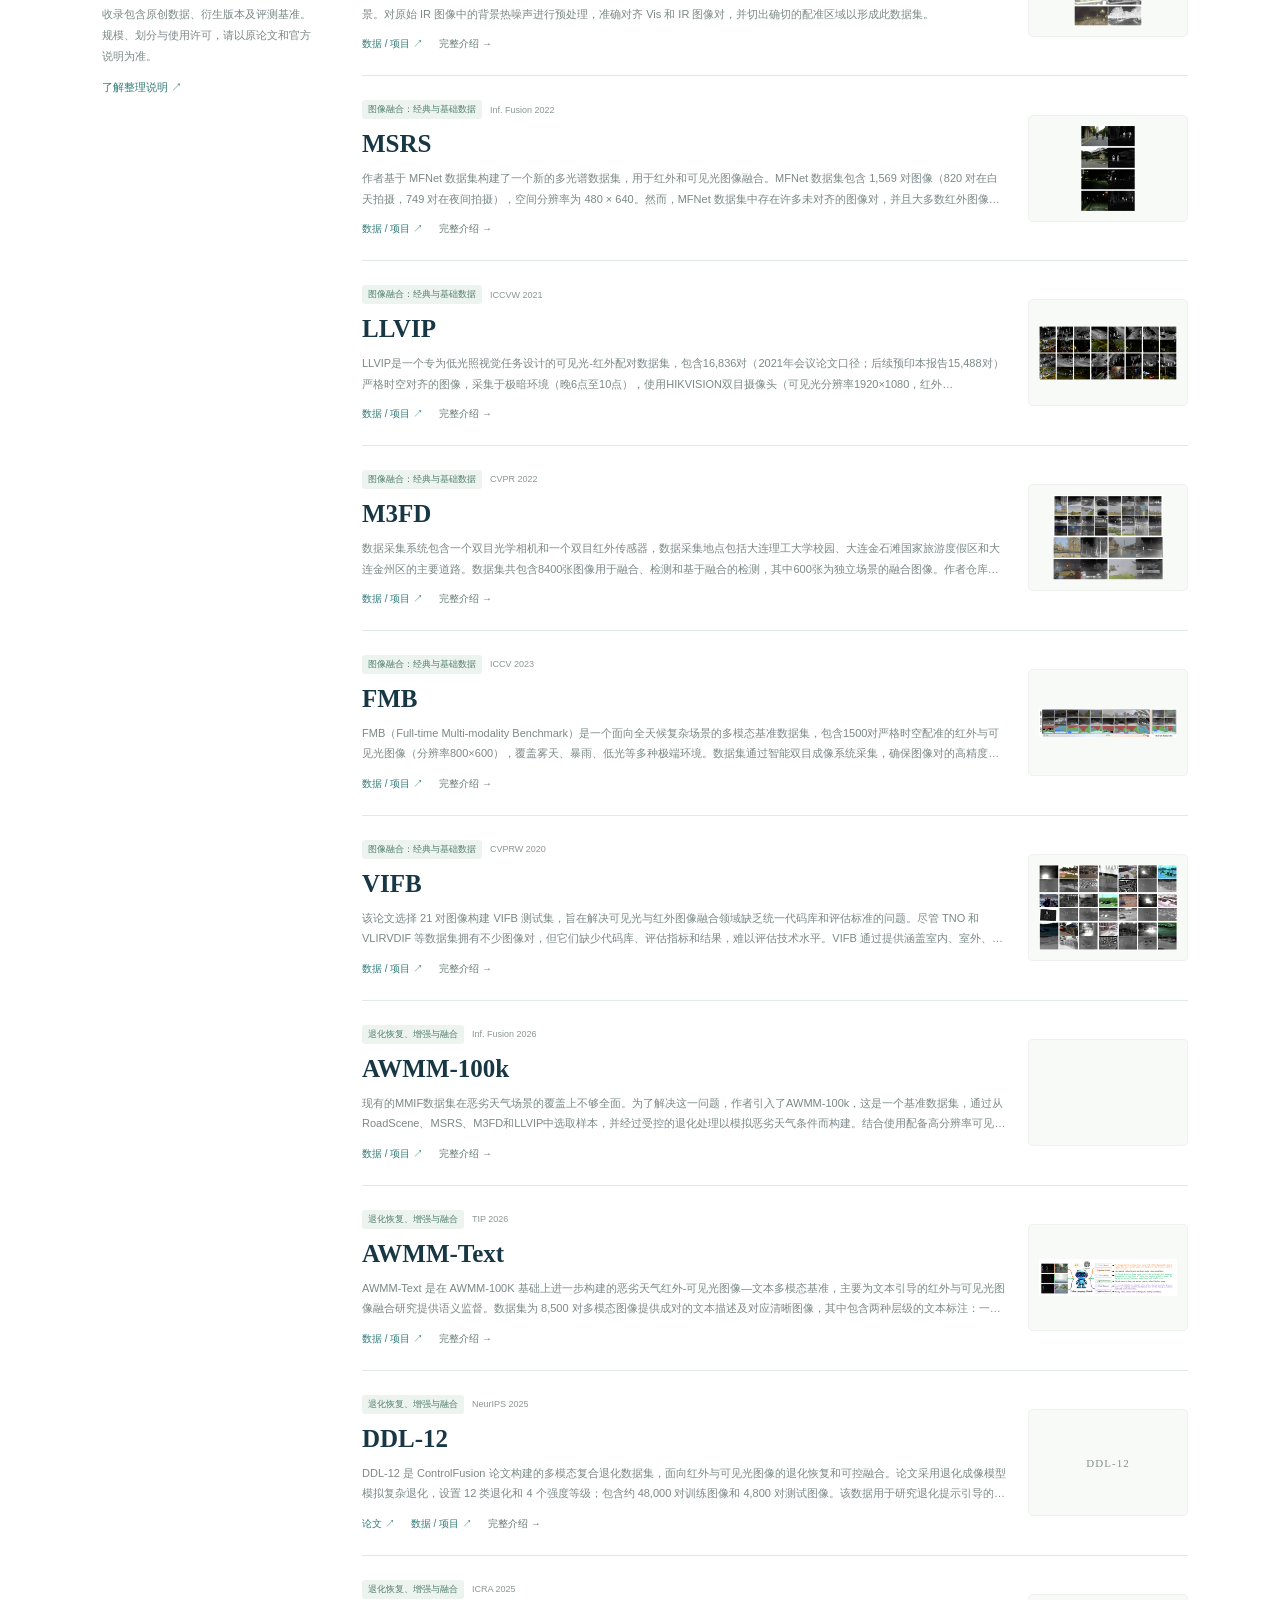
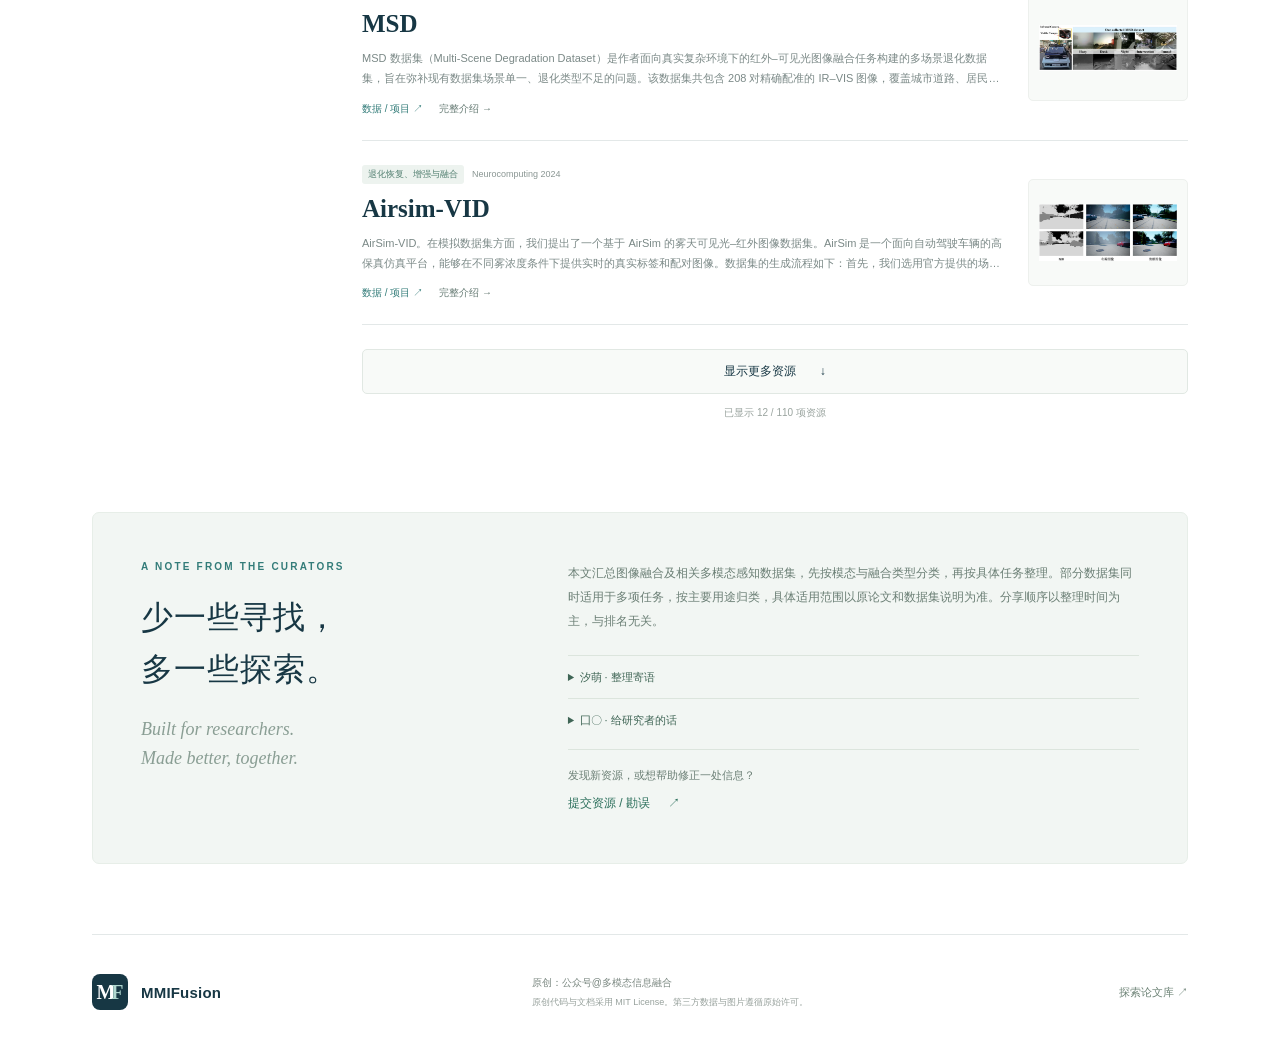
==== commit 72a034d2: "微信公众号：多模态信息融合" ====
--- a/docs/index.html
+++ b/docs/index.html
@@ -10,7 +10,7 @@
 </head>
 <body>
 <a class="skip" href="#catalog">跳转到数据集目录</a>
-<header class="header"><a class="brand" href="./"><span class="brandmark" aria-hidden="true">M<span>F</span></span><span>MMIFusion <span class="brand-divider">/</span> <strong>Datasets</strong><span class="visit-count">访问次数 <b id="page-visits">—</b></span></span></a><nav aria-label="主导航"><a href="#catalog">资源目录</a><a href="#about">关于整理</a><a class="social-nav" href="https://www.zhihu.com/people/MMIFusion" target="_blank" rel="noopener noreferrer">知乎</a><a class="social-nav" href="https://v.douyin.com/WguilqNP8RQ/" target="_blank" rel="noopener noreferrer">抖音</a><a class="social-nav" href="https://xhslink.cn/o/6F64cKjEBxg" target="_blank" rel="noopener noreferrer">小红书</a><a class="social-nav" href="https://mp.weixin.qq.com/mp/appmsgalbum?__biz=MzYzMzIzOTk3MA==&amp;action=getalbum&amp;album_id=4328699245072433170#wechat_redirect" target="_blank" rel="noopener noreferrer">公众号</a><a class="wechat-contact" href="https://mp.weixin.qq.com/s/YtYd8Iujz2-xZDoECvzmzw?token=360709783&amp;lang=zh_CN&amp;scene=1#wechat_redirect" target="_blank" rel="noopener noreferrer"><span class="wechat-label">微信：</span><span class="wechat-id">MMIFusion_</span></a><a class="github-nav" href="https://github.com/MMIFusion/Datasets" target="_blank" rel="noopener noreferrer">GitHub <span aria-hidden="true">↗</span></a></nav></header>
+<header class="header"><a class="brand" href="./"><span class="brandmark" aria-hidden="true">M<span>F</span></span><span>MMIFusion <span class="brand-divider">/</span> <strong>Datasets</strong></span></a><nav aria-label="主导航"><a href="#catalog">资源目录</a><a href="#about">关于整理</a><a class="social-nav" href="https://www.zhihu.com/people/MMIFusion" target="_blank" rel="noopener noreferrer">知乎</a><a class="social-nav" href="https://v.douyin.com/WguilqNP8RQ/" target="_blank" rel="noopener noreferrer">抖音</a><a class="social-nav" href="https://xhslink.cn/o/6F64cKjEBxg" target="_blank" rel="noopener noreferrer">小红书</a><a class="social-nav" href="https://mp.weixin.qq.com/mp/appmsgalbum?__biz=MzYzMzIzOTk3MA==&amp;action=getalbum&amp;album_id=4328699245072433170#wechat_redirect" target="_blank" rel="noopener noreferrer">公众号</a><a class="wechat-contact" href="https://mp.weixin.qq.com/s/YtYd8Iujz2-xZDoECvzmzw?token=360709783&amp;lang=zh_CN&amp;scene=1#wechat_redirect" target="_blank" rel="noopener noreferrer"><span class="wechat-label">微信：</span><span class="wechat-id">MMIFusion_</span></a><a class="github-nav" href="https://github.com/MMIFusion/Datasets" target="_blank" rel="noopener noreferrer">GitHub <span aria-hidden="true">↗</span></a></nav></header>
 <main>
 <section class="hero" aria-labelledby="title"><div class="eyebrow"><span></span> A CURATED RESOURCE FOR FUSION RESEARCH</div><h1 id="title">Many modalities.<br><em>One place to explore.</em></h1><p class="hero-cn">图像融合与多模态感知数据集导航</p><p class="hero-description">从经典基准到前沿场景，连接图像融合与多模态感知。<br>让寻找数据更简单，让研究更进一步。</p><div class="authors">作者：汐萌、囗〇 ｜ 公众号「多模态信息融合」</div><div class="hero-actions"><a class="button secondary" href="https://mp.weixin.qq.com/s/ygUEl8rsOwjVFrlY5kdRDw" target="_blank" rel="noopener noreferrer"><span aria-hidden="true">↖</span> 公众号原文</a><a class="button primary" href="#catalog">探索数据集 <span>↓</span></a><a class="button secondary" href="https://github.com/MMIFusion/Datasets" target="_blank" rel="noopener noreferrer">GitHub 仓库 <span>↗</span></a></div><div class="hero-note">IMAGE FUSION <span> / </span> MULTIMODAL PERCEPTION <span> / </span> OPEN RESEARCH</div></section>
 <section class="visual-strip" aria-label="原文数据集示例"><div class="strip-caption"><span>DIFFERENT VIEWS. SHARED UNDERSTANDING.</span><span>来自收录资源的原始示例图 ↘</span></div><div class="visual-grid" id="visual-grid"></div></section>
@@ -19,5 +19,4 @@
 <section class="about" id="about"><div><span class="eyebrow">A NOTE FROM THE CURATORS</span><h2>少一些寻找，<br>多一些探索。</h2><p class="about-en">Built for researchers.<br>Made better, together.</p></div><div class="about-copy"><p>本文汇总图像融合及相关多模态感知数据集，先按模态与融合类型分类，再按具体任务整理。部分数据集同时适用于多项任务，按主要用途归类，具体适用范围以原论文和数据集说明为准。分享顺序以整理时间为主，与排名无关。</p><details><summary>汐萌 · 整理寄语</summary><p>本文80%的数据集是平时阅读论文收集整理而来，余下工作用AI查漏补缺，并补充部分信息。可能会存在一定的不足或错误，还请见谅。因此，一切信息请参考并以原文为主！希望总结的内容，能对你的研究有所帮助。最后，感谢全部开源的研究者，为信息融合完善数据基石。</p></details><details><summary>囗〇 · 给研究者的话</summary><p>希望这篇文章能让你少花一些找数据的时间，多留一点精力给真正想解决的问题。选数据前，先看它是否贴近您的任务，再核对配准、标注、训练测试划分与使用许可。遇到不一致的信息，请回到原论文和官方仓库，也欢迎把勘误与新资源分享出来。愿您的每一次实验，都离清楚、可靠的结论更近一步。</p></details><div class="contribute"><p>发现新资源，或想帮助修正一处信息？</p><a href="https://github.com/MMIFusion/Datasets/issues" target="_blank" rel="noopener noreferrer">提交资源 / 勘误 <span>↗</span></a></div></div></section>
 </main><footer><a class="brand" href="#"><span class="brandmark" aria-hidden="true">M<span>F</span></span><strong>MMIFusion</strong></a><p>原创：公众号@多模态信息融合<br><span>原创代码与文档采用 MIT License。第三方数据与图片遵循原始许可。</span></p><a href="https://github.com/MMIFusion/ImageFusion" target="_blank" rel="noopener noreferrer">探索论文库 ↗</a></footer>
 <dialog id="detail"><div class="dialog-header"><span>DATASET PROFILE</span><button id="close-dialog" aria-label="关闭详情">✕</button></div><div id="detail-content"></div></dialog>
-
 </body></html>
--- a/docs/assets/style.css
+++ b/docs/assets/style.css
@@ -2,14 +2,9 @@
 
 /* Social profile navigation */
 .header nav{gap:22px}.header nav a{white-space:nowrap}.social-nav{color:#526c65}
-.header { gap: 24px; overflow-x: auto; }
-.header nav, .header .brand { flex: none; white-space: nowrap; }
-@media (max-width: 1100px) {
-  .header { height: 64px; padding: 0 18px; gap: 18px; }
-  .header nav { gap: 14px; font-size: 12px; }
-  .header nav > a:nth-child(2) { display: inline; }
-  .header .github-nav { padding: 5px 9px; }
-}
+@media(max-width:1100px){.header{padding-left:24px;padding-right:24px}.header nav{gap:14px;font-size:12px}}
+@media(max-width:1100px){html{scroll-padding-top:150px}.header{height:auto;min-height:104px;flex-wrap:wrap;justify-content:center;gap:12px;padding:13px 18px}.header nav{width:100%;justify-content:center;flex-wrap:wrap;gap:8px 16px;font-size:11px}.header nav>a:nth-child(2){display:inline}.header .github-nav{padding:5px 9px}}
+@media(max-width:400px){.header nav{gap:8px 12px}.header nav .github-nav{padding:4px 7px}}
 
 /* Match the adjacent social links without a contact box. */
 .wechat-contact{display:inline;flex:none;padding:0;border:0;background:none;border-radius:0;color:#526c65;white-space:nowrap;user-select:none;-webkit-user-select:none;cursor:pointer;font:inherit}
@@ -17,7 +12,3 @@
 .wechat-contact:hover{color:var(--teal);background:none}
 
 .hero-actions{flex-wrap:wrap}
-
-
-.visit-count { margin-left: 8px; padding-left: 8px; border-left: 1px solid var(--line); color: #526c65; font-size: 12px; white-space: nowrap; }
-.visit-count b { font-variant-numeric: tabular-nums; }
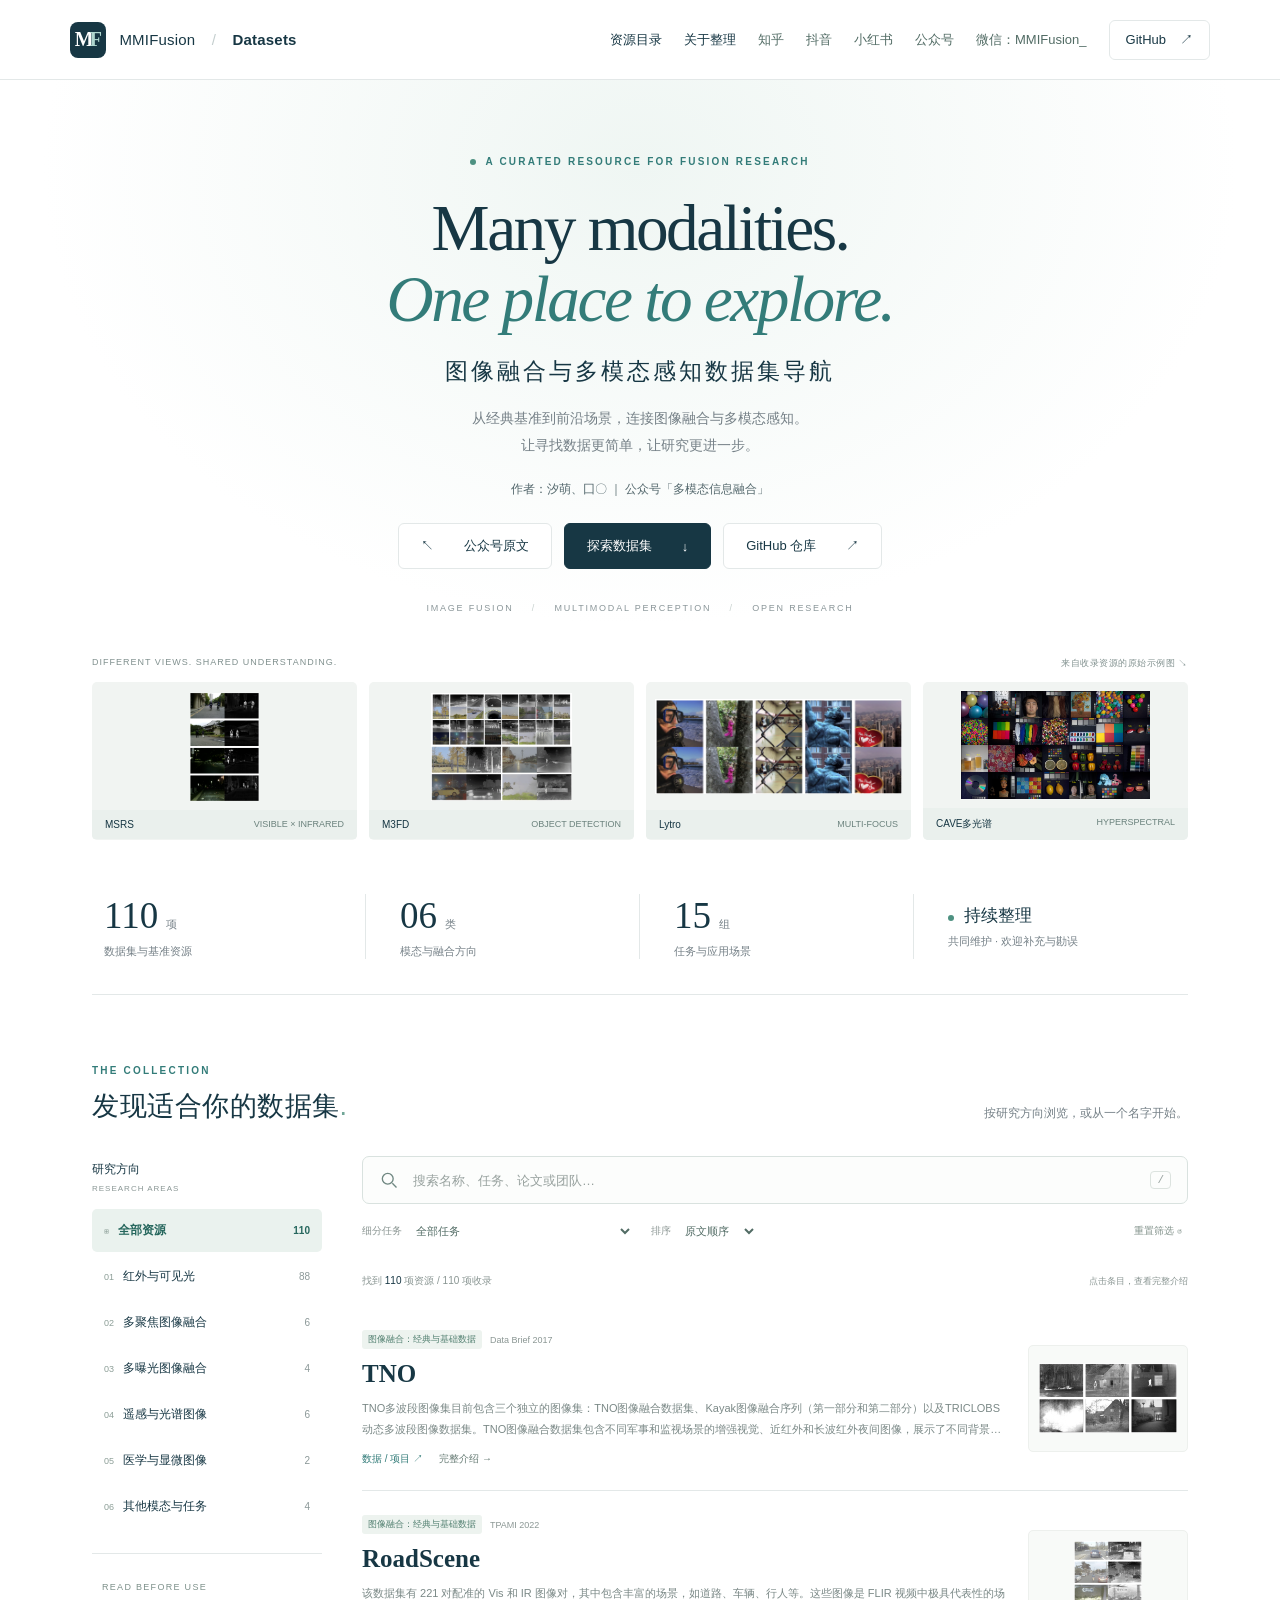
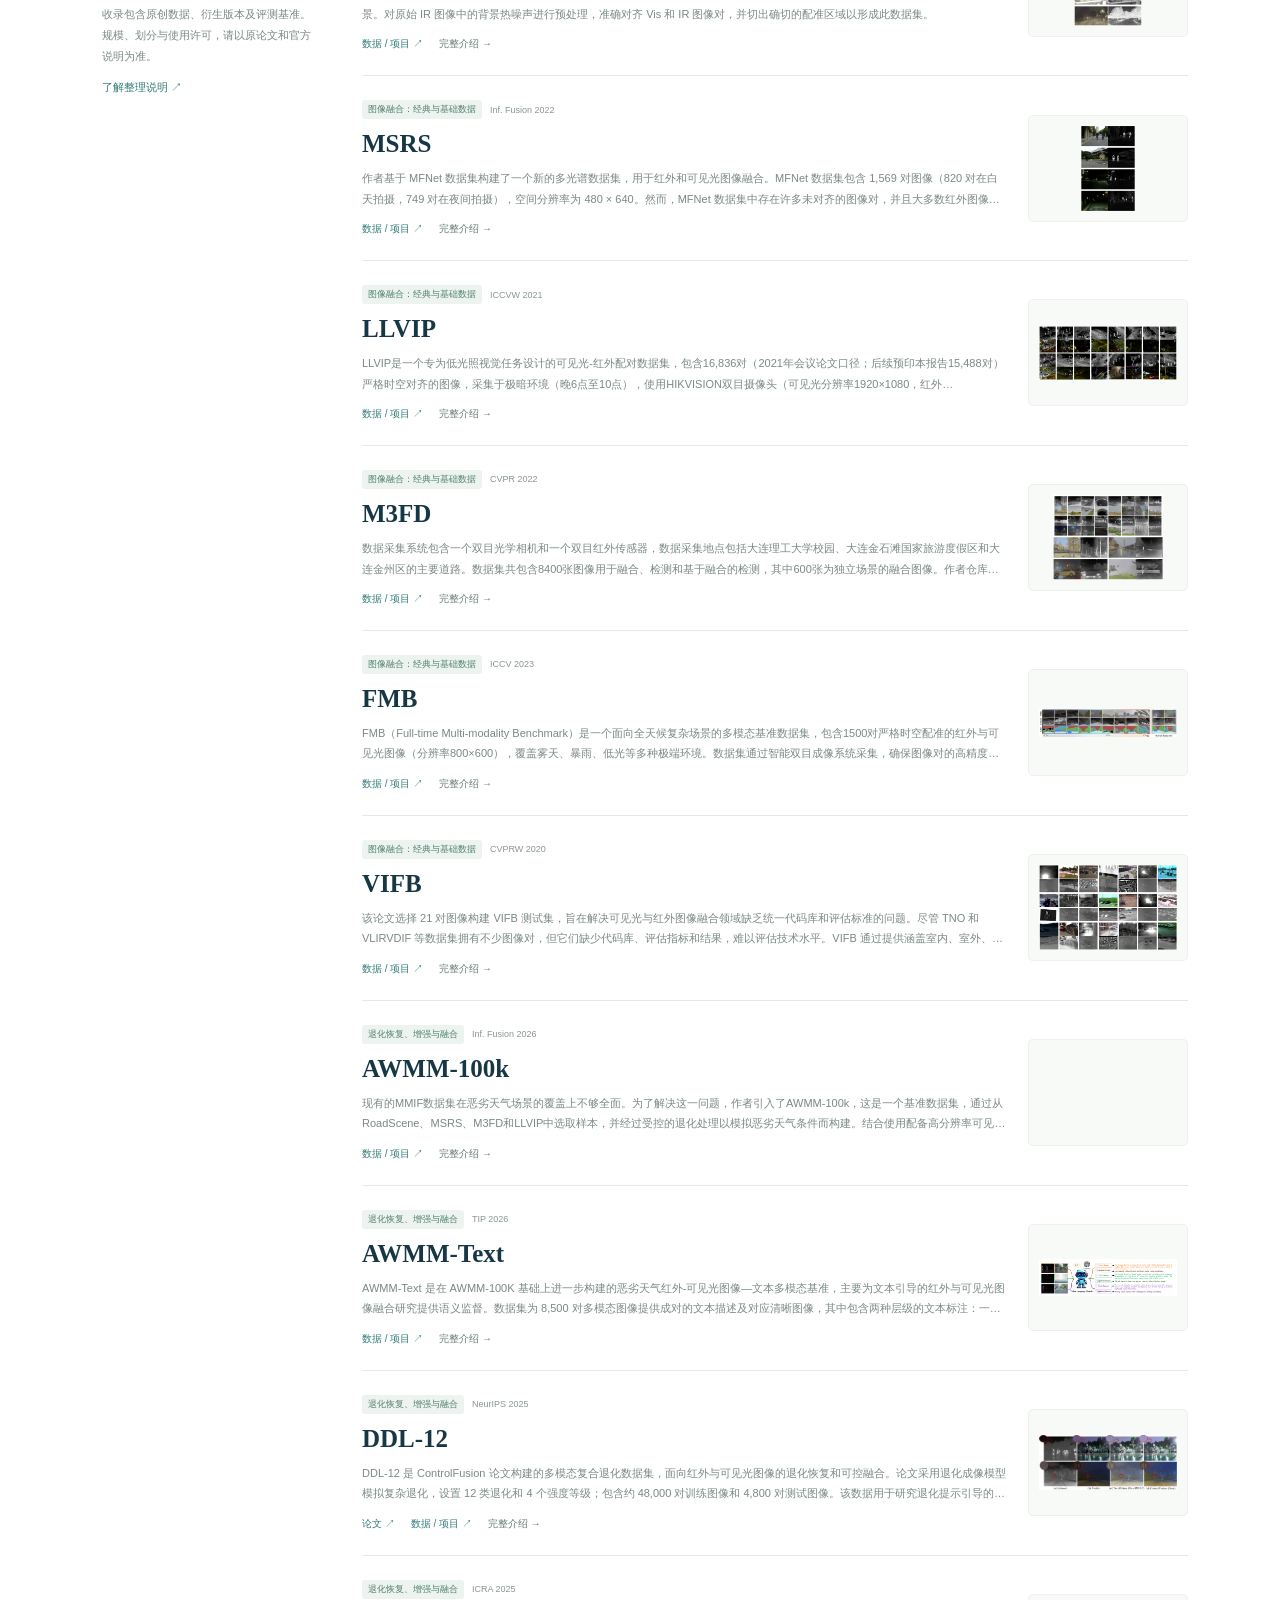
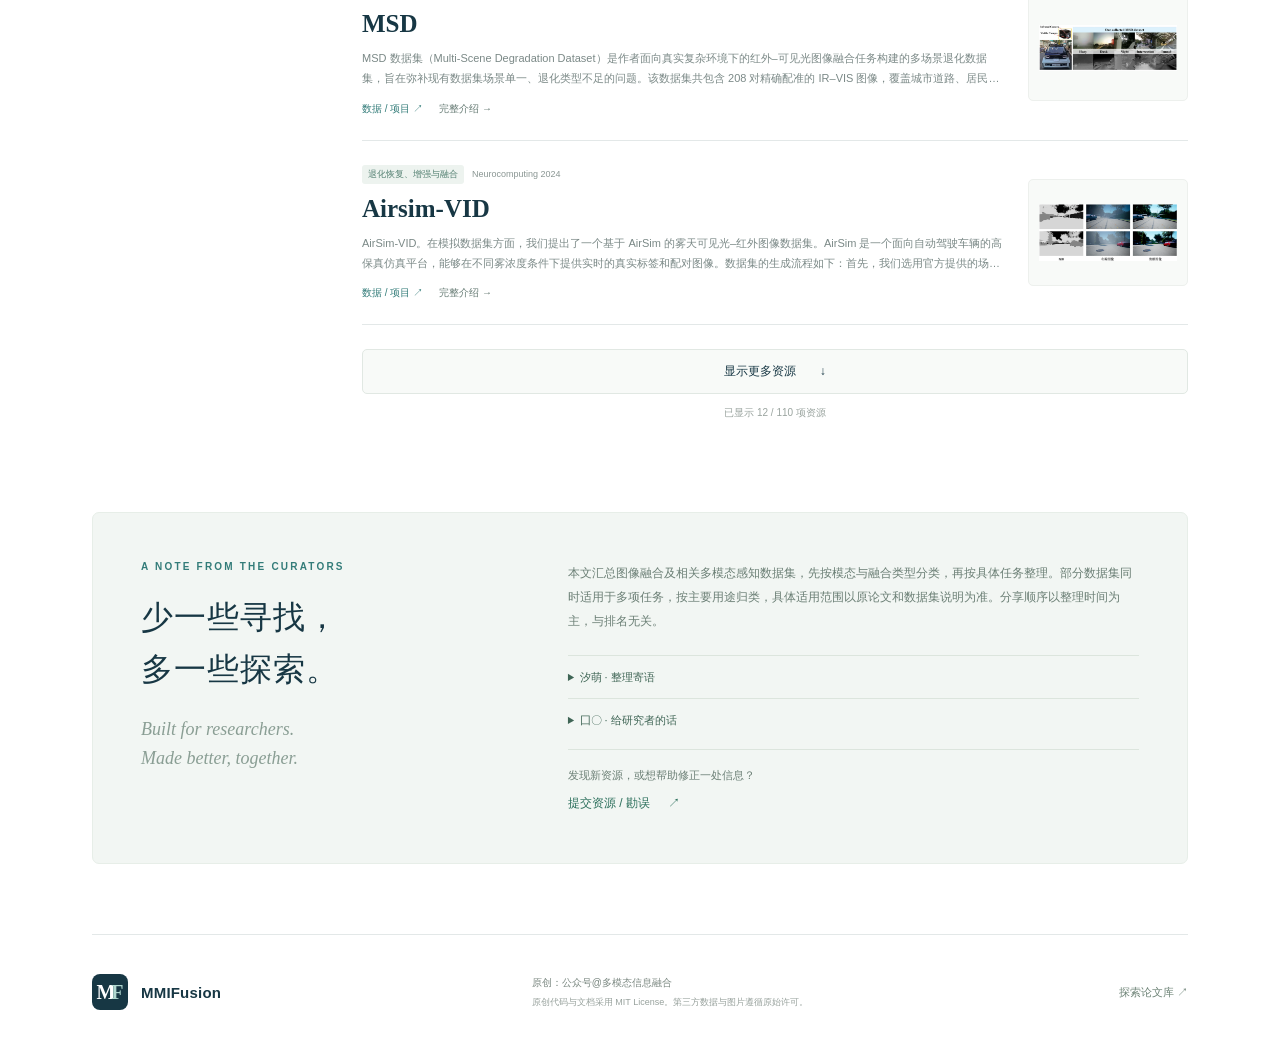
==== commit ad566982: "微信公众号：多模态信息融合" ====
--- a/docs/index.html
+++ b/docs/index.html
@@ -6,7 +6,7 @@
 <meta name="theme-color" content="#153d4b"><meta property="og:title" content="Datasets · MMIFusion"><meta property="og:description" content="图像融合与多模态感知数据集导航 · 110 项资源，6 大研究方向">
 <title>Datasets · 图像融合与多模态感知数据集导航</title>
 <link rel="icon" href="assets/favicon.svg" type="image/svg+xml"><link rel="stylesheet" href="assets/style.css">
-<script src="assets/app.js" defer></script>
+<script src="assets/app.js?v=ddl12-cover" defer></script>
 </head>
 <body>
 <a class="skip" href="#catalog">跳转到数据集目录</a>
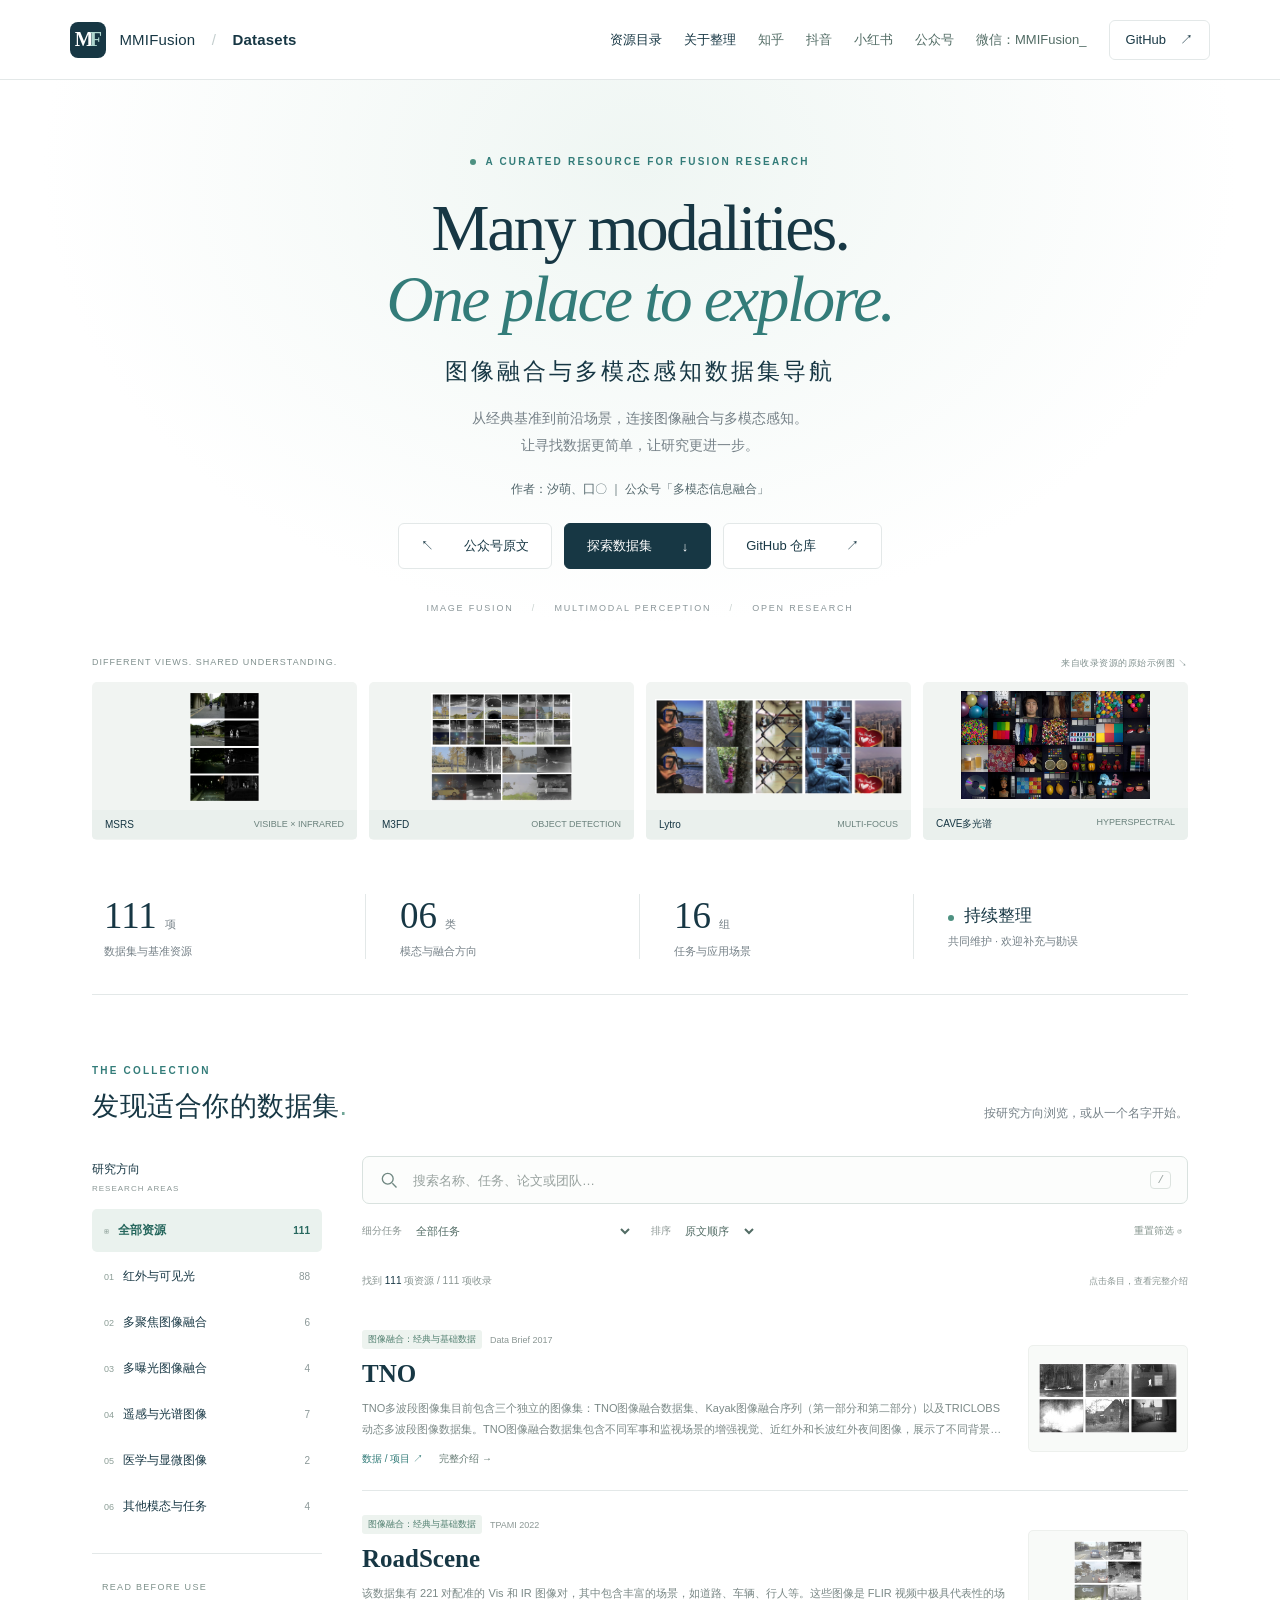
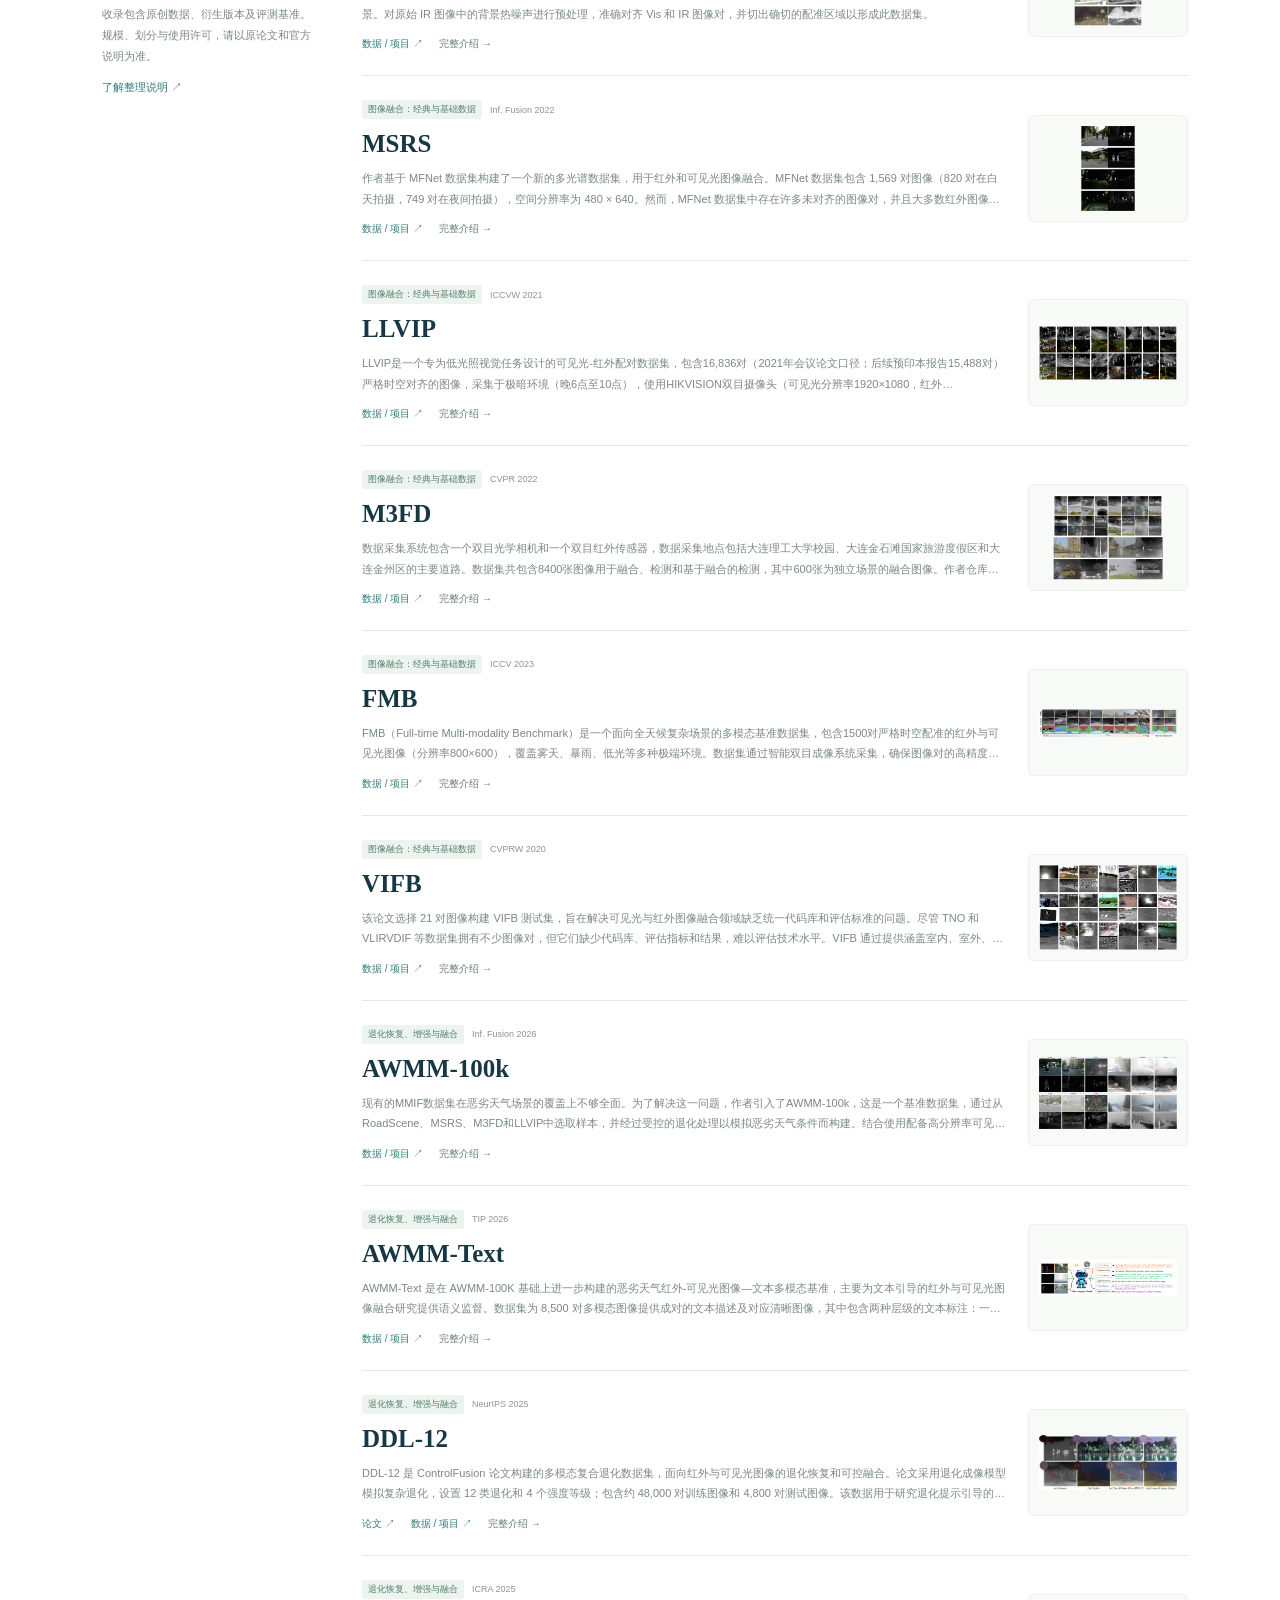
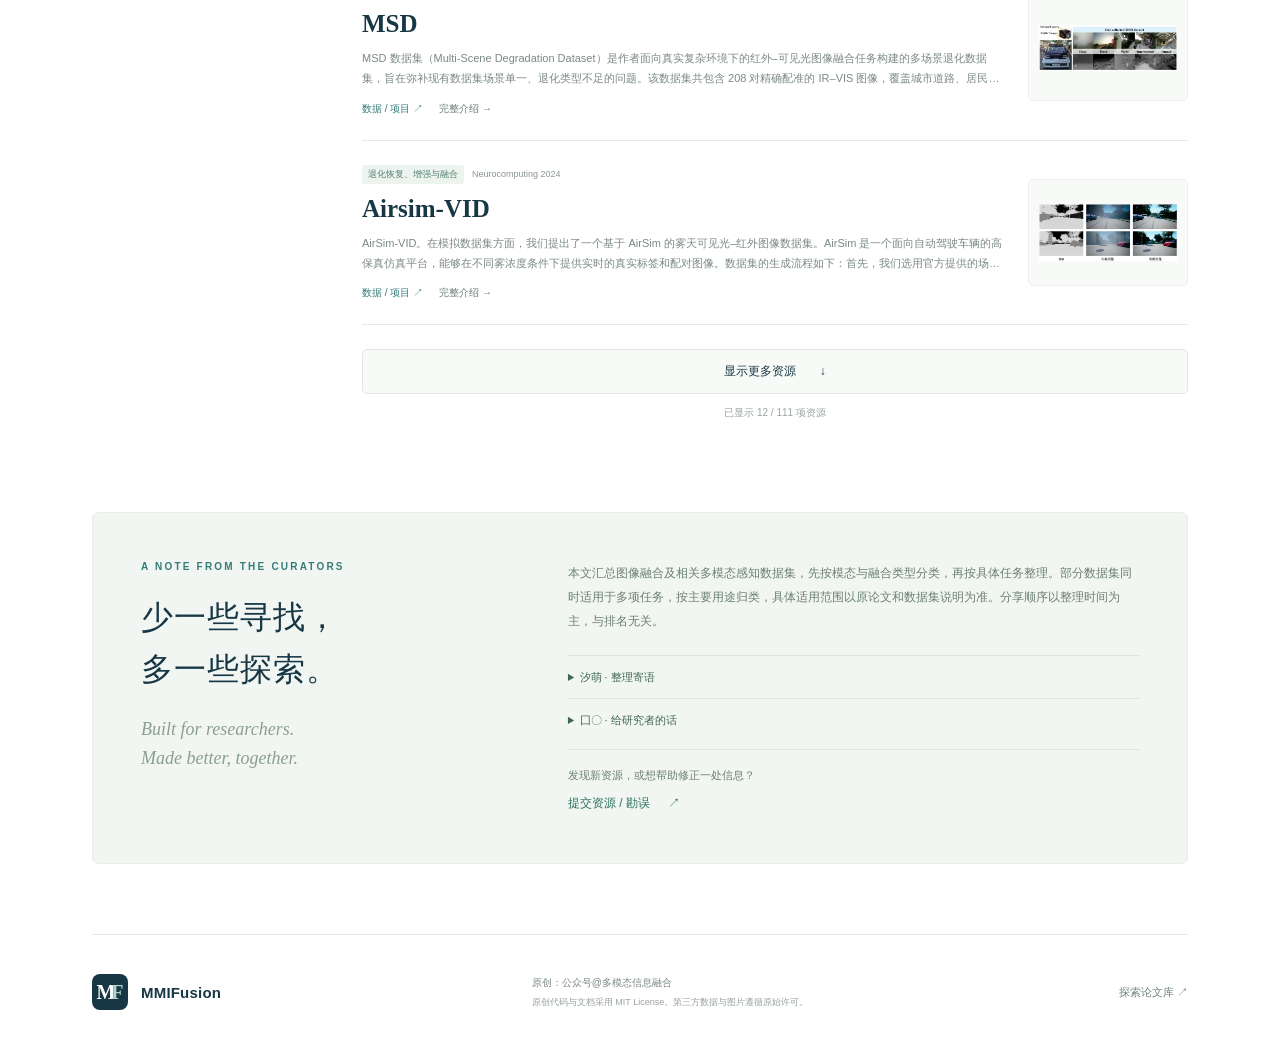
==== commit cb4d8454: "微信公众号：多模态信息融合" ====
--- a/docs/index.html
+++ b/docs/index.html
@@ -2,11 +2,11 @@
 <html lang="zh-CN">
 <head>
 <meta charset="utf-8"><meta name="viewport" content="width=device-width,initial-scale=1">
-<meta name="description" content="多模态信息融合整理的图像融合与多模态感知数据集导航，涵盖110项数据集与基准资源。">
-<meta name="theme-color" content="#153d4b"><meta property="og:title" content="Datasets · MMIFusion"><meta property="og:description" content="图像融合与多模态感知数据集导航 · 110 项资源，6 大研究方向">
+<meta name="description" content="多模态信息融合整理的图像融合与多模态感知数据集导航，涵盖111项数据集与基准资源。">
+<meta name="theme-color" content="#153d4b"><meta property="og:title" content="Datasets · MMIFusion"><meta property="og:description" content="图像融合与多模态感知数据集导航 · 111 项资源，6 大研究方向">
 <title>Datasets · 图像融合与多模态感知数据集导航</title>
 <link rel="icon" href="assets/favicon.svg" type="image/svg+xml"><link rel="stylesheet" href="assets/style.css">
-<script src="assets/app.js?v=ddl12-cover" defer></script>
+<script src="assets/app.js?v=m4-sar-20261106" defer></script>
 </head>
 <body>
 <a class="skip" href="#catalog">跳转到数据集目录</a>
@@ -14,7 +14,7 @@
 <main>
 <section class="hero" aria-labelledby="title"><div class="eyebrow"><span></span> A CURATED RESOURCE FOR FUSION RESEARCH</div><h1 id="title">Many modalities.<br><em>One place to explore.</em></h1><p class="hero-cn">图像融合与多模态感知数据集导航</p><p class="hero-description">从经典基准到前沿场景，连接图像融合与多模态感知。<br>让寻找数据更简单，让研究更进一步。</p><div class="authors">作者：汐萌、囗〇 ｜ 公众号「多模态信息融合」</div><div class="hero-actions"><a class="button secondary" href="https://mp.weixin.qq.com/s/ygUEl8rsOwjVFrlY5kdRDw" target="_blank" rel="noopener noreferrer"><span aria-hidden="true">↖</span> 公众号原文</a><a class="button primary" href="#catalog">探索数据集 <span>↓</span></a><a class="button secondary" href="https://github.com/MMIFusion/Datasets" target="_blank" rel="noopener noreferrer">GitHub 仓库 <span>↗</span></a></div><div class="hero-note">IMAGE FUSION <span> / </span> MULTIMODAL PERCEPTION <span> / </span> OPEN RESEARCH</div></section>
 <section class="visual-strip" aria-label="原文数据集示例"><div class="strip-caption"><span>DIFFERENT VIEWS. SHARED UNDERSTANDING.</span><span>来自收录资源的原始示例图 ↘</span></div><div class="visual-grid" id="visual-grid"></div></section>
-<section class="stats" aria-label="资源统计"><div><strong>110<span>项</span></strong><p>数据集与基准资源</p></div><div><strong>06<span>类</span></strong><p>模态与融合方向</p></div><div><strong>15<span>组</span></strong><p>任务与应用场景</p></div><div class="stat-text"><span class="live-dot"></span><strong>持续整理</strong><p>共同维护 · 欢迎补充与勘误</p></div></section>
+<section class="stats" aria-label="资源统计"><div><strong>111<span>项</span></strong><p>数据集与基准资源</p></div><div><strong>06<span>类</span></strong><p>模态与融合方向</p></div><div><strong>16<span>组</span></strong><p>任务与应用场景</p></div><div class="stat-text"><span class="live-dot"></span><strong>持续整理</strong><p>共同维护 · 欢迎补充与勘误</p></div></section>
 <section class="catalog-section" id="catalog"><div class="section-heading"><div><span class="eyebrow">THE COLLECTION</span><h2>发现适合你的数据集<span>.</span></h2></div><p>按研究方向浏览，或从一个名字开始。</p></div><div class="catalog-layout"><aside class="sidebar"><p class="small-label">研究方向 <span>RESEARCH AREAS</span></p><div id="categories" role="group" aria-label="研究方向筛选"></div><div class="sidebar-note"><span>READ BEFORE USE</span><p>收录包含原创数据、衍生版本及评测基准。规模、划分与使用许可，请以原论文和官方说明为准。</p><a href="#about">了解整理说明 ↗</a></div></aside><div class="catalog-main"><div class="search-box"><svg viewBox="0 0 24 24" fill="none" stroke="currentColor" stroke-width="1.6" aria-hidden="true"><circle cx="10.5" cy="10.5" r="6.5"/><path d="m16 16 5 5"/></svg><input id="search" type="search" placeholder="搜索名称、任务、论文或团队…" aria-label="搜索数据集"><kbd>/</kbd></div><div class="filter-row"><label>细分任务<select id="task"><option value="">全部任务</option></select></label><label>排序<select id="sort"><option value="source">原文顺序</option><option value="name">名称 A–Z</option><option value="year">发表年份 ↓</option></select></label><button class="reset" id="reset">重置筛选 ↺</button></div><div class="results-bar"><p id="result-count" role="status" aria-live="polite">正在加载资源…</p><span>点击条目，查看完整介绍</span></div><div id="results"></div><div id="empty" hidden><h3>没有找到匹配的资源</h3><p>试试其他关键词，或清除筛选条件。</p><button class="button secondary" id="empty-reset">清除筛选</button></div><button class="load-more" id="load-more" hidden>显示更多资源 <span>↓</span></button><p class="load-status" id="load-status"></p><noscript><p>开启 JavaScript 以使用搜索与筛选，或直接阅读 <a href="https://github.com/MMIFusion/Datasets/blob/main/docs/CATALOG.md">完整数据集目录</a>。</p></noscript></div></div></section>
 <section class="about" id="about"><div><span class="eyebrow">A NOTE FROM THE CURATORS</span><h2>少一些寻找，<br>多一些探索。</h2><p class="about-en">Built for researchers.<br>Made better, together.</p></div><div class="about-copy"><p>本文汇总图像融合及相关多模态感知数据集，先按模态与融合类型分类，再按具体任务整理。部分数据集同时适用于多项任务，按主要用途归类，具体适用范围以原论文和数据集说明为准。分享顺序以整理时间为主，与排名无关。</p><details><summary>汐萌 · 整理寄语</summary><p>本文80%的数据集是平时阅读论文收集整理而来，余下工作用AI查漏补缺，并补充部分信息。可能会存在一定的不足或错误，还请见谅。因此，一切信息请参考并以原文为主！希望总结的内容，能对你的研究有所帮助。最后，感谢全部开源的研究者，为信息融合完善数据基石。</p></details><details><summary>囗〇 · 给研究者的话</summary><p>希望这篇文章能让你少花一些找数据的时间，多留一点精力给真正想解决的问题。选数据前，先看它是否贴近您的任务，再核对配准、标注、训练测试划分与使用许可。遇到不一致的信息，请回到原论文和官方仓库，也欢迎把勘误与新资源分享出来。愿您的每一次实验，都离清楚、可靠的结论更近一步。</p></details><div class="contribute"><p>发现新资源，或想帮助修正一处信息？</p><a href="https://github.com/MMIFusion/Datasets/issues" target="_blank" rel="noopener noreferrer">提交资源 / 勘误 <span>↗</span></a></div></div></section>
 </main><footer><a class="brand" href="#"><span class="brandmark" aria-hidden="true">M<span>F</span></span><strong>MMIFusion</strong></a><p>原创：公众号@多模态信息融合<br><span>原创代码与文档采用 MIT License。第三方数据与图片遵循原始许可。</span></p><a href="https://github.com/MMIFusion/ImageFusion" target="_blank" rel="noopener noreferrer">探索论文库 ↗</a></footer>
